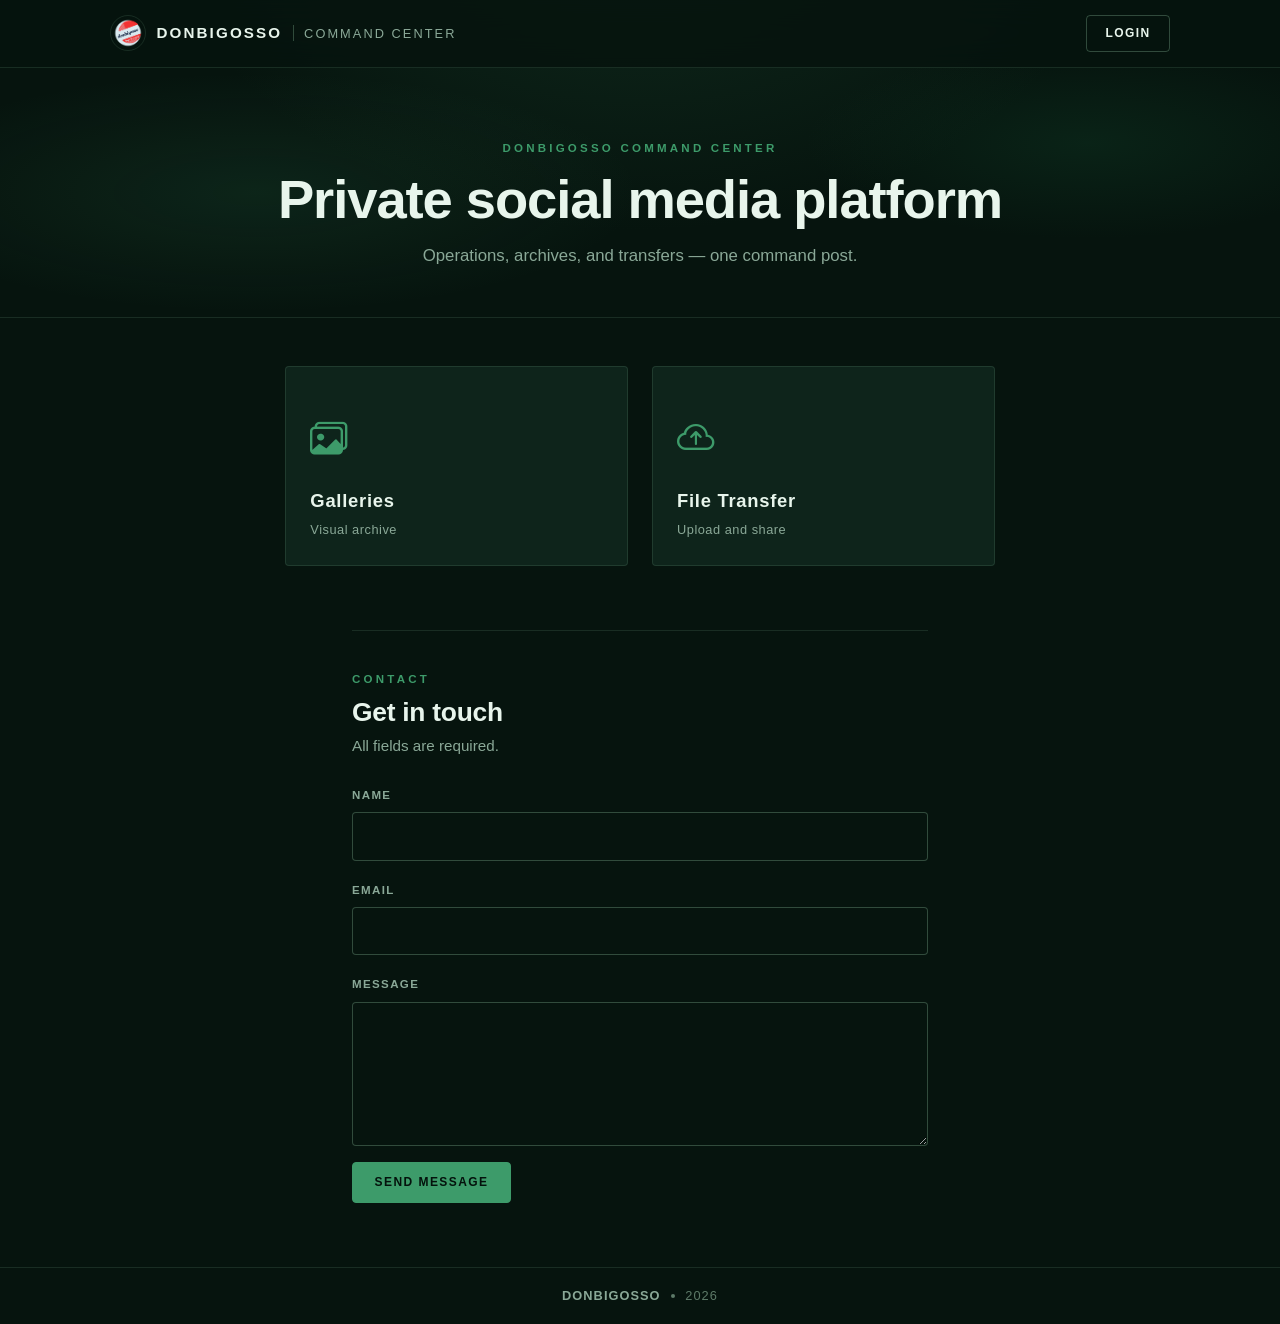
==== app/index.html @ 6f17884c "Contact form added to landing page" ====
<!DOCTYPE html>
<html lang="en">
<head>
    <meta charset="UTF-8">
    <meta name="viewport" content="width=device-width, initial-scale=1">

    <title>Donbigosso Command Center</title>
    <meta property="og:title" content="Donbigosso Command Center">
    <meta property="og:description" content="Privet social media platform">
    <meta property="og:type" content="website">
    <meta property="og:url" content="https://donbigosso.polafri.pl/">
    <meta property="og:image" content="https://donbigosso.polafri.pl/images/logo.png">
    <meta property="og:image:width" content="400">
    <meta property="og:image:height" content="400">
    <link rel="icon" type="image/x-icon" href="favicon.ico">
    <link href="https://cdn.jsdelivr.net/npm/bootstrap@5.3.3/dist/css/bootstrap.min.css" rel="stylesheet">
    <link rel="stylesheet" href="https://cdn.jsdelivr.net/npm/bootstrap-icons@1.11.3/font/bootstrap-icons.min.css">
    <link rel="stylesheet" href="styles.css">
</head>
<body class="command-center-page d-flex flex-column min-vh-100">
    <header class="navbar navbar-expand cc-nav sticky-top">
        <div class="container-fluid cc-nav-inner">
            <a class="navbar-brand cc-brand" href="./">
                <img src="./images/logo.png" alt="Logo" class="cc-logo" width="40" height="40">
                <span class="cc-brand-text">Donbigosso</span>
                <span class="cc-brand-divider" aria-hidden="true"></span>
                <span class="cc-brand-sub">Command Center</span>
            </a>

            <div class="d-flex align-items-center gap-2 gap-md-3">
                <span class="cc-user logged-only">
                    <i class="bi bi-person-circle"></i>
                    <strong id="user-field">john.doe</strong>
                </span>
                <button class="btn cc-btn-ghost unlogged-only" id="login-btn">Login</button>
                <button class="btn cc-btn-outline logged-only" id="logout-btn">Logout</button>
            </div>
        </div>
    </header>

    <section class="cc-hero">
        <div class="cc-hero-glow" aria-hidden="true"></div>
        <div class="container cc-hero-content">
            <p class="cc-eyebrow">Donbigosso Command Center</p>
            <h1 class="cc-jumbotron-title">Private social media platform</h1>
            <p class="cc-jumbotron-lead">
                Operations, archives, and transfers — one command post.
            </p>
        </div>
    </section>

    <main class="container cc-main flex-grow-1">
        <div class="row g-4 justify-content-center">
            <div class="col-12 col-sm-6 col-lg-4">
                <a class="cc-tile" href="galleries/">
                    <i class="bi bi-images cc-tile-icon" aria-hidden="true"></i>
                    <span class="cc-tile-label">Galleries</span>
                    <span class="cc-tile-hint">Visual archive</span>
                </a>
            </div>
            <div class="col-12 col-sm-6 col-lg-4">
                <a class="cc-tile" href="file_transfer/">
                    <i class="bi bi-cloud-arrow-up cc-tile-icon" aria-hidden="true"></i>
                    <span class="cc-tile-label">File Transfer</span>
                    <span class="cc-tile-hint">Upload and share</span>
                </a>
            </div>
        </div>

        <section class="cc-contact" aria-labelledby="cc-contact-heading">
            <p class="cc-eyebrow">Contact</p>
            <h2 class="cc-contact-title" id="cc-contact-heading">Get in touch</h2>
            <p class="cc-contact-lead">All fields are required.</p>

            <form id="cc-contact-form" class="cc-contact-form" novalidate>
                <div class="mb-3">
                    <label for="contact-name" class="form-label">Name</label>
                    <input
                        type="text"
                        class="form-control"
                        id="contact-name"
                        name="name"
                        required
                        minlength="2"
                        maxlength="80"
                        autocomplete="name"
                    >
                </div>
                <div class="mb-3">
                    <label for="contact-email" class="form-label">Email</label>
                    <input
                        type="email"
                        class="form-control"
                        id="contact-email"
                        name="email"
                        required
                        maxlength="254"
                        autocomplete="email"
                    >
                </div>
                <div class="mb-3">
                    <label for="contact-message" class="form-label">Message</label>
                    <textarea
                        class="form-control"
                        id="contact-message"
                        name="message"
                        required
                        minlength="10"
                        maxlength="2000"
                        rows="5"
                    ></textarea>
                </div>
                <div id="contact-alert-field" class="alert alert-danger d-none" role="alert"></div>
                <button type="submit" class="btn cc-btn-submit" id="contact-submit-btn">Send message</button>
            </form>
        </section>

        <div id="global-feedback" class="position-fixed top-50 start-50 translate-middle cc-feedback opacity-0">
            Global feedback
        </div>
    </main>

    <div class="modal cc-modal" id="my_modal" tabindex="-1" aria-labelledby="my-modal-label" aria-hidden="true">
        <div class="modal-dialog modal-dialog-centered">
            <div class="modal-content">
                <div class="modal-header">
                    <h5 class="modal-title" id="my-modal-label">Modal Label</h5>
                    <button type="button" id="modal-close-btn" class="btn-close btn-close-white" data-bs-dismiss="modal" aria-label="Close"></button>
                </div>
                <div class="modal-body">
                    Modal text
                </div>
                <div id="modal-alert-field" class="alert alert-danger m-3 mt-0" role="alert">
                    This is an error
                </div>
                <div class="modal-footer">
                    <button type="button" class="btn btn-secondary" data-bs-dismiss="modal" id="modal-btn-1">Button 1</button>
                    <button type="button" class="btn btn-danger" id="modal-btn-2">Button 2</button>
                    <button type="button" class="btn btn-primary" id="modal-btn-3">Button 3</button>
                </div>
            </div>
        </div>
    </div>

    <footer class="cc-footer mt-auto">
        <div class="container">
            <span class="cc-footer-mark">Donbigosso</span>
            <span class="cc-footer-dot" aria-hidden="true"></span>
            <span>2026</span>
        </div>
    </footer>

    <script src="https://cdn.jsdelivr.net/npm/bootstrap@5.3.3/dist/js/bootstrap.bundle.min.js"></script>
    <script type="module" src="./command_center.js"></script>
</body>
</html>
---- app/styles.css ----
body {
    background-color: #f5f8ff;  /*#f5f8ff */
    min-height: 100vh;
}

/* stop shrinking width under 470 px */
.container, .container-fluid, .header, .navbar {
    min-width: 470px; /* Prevents shrinking below this width */
}


.navbar {
    background: linear-gradient(to right, #0d6efd, #0a58ca) !important;
}

.table-hover tbody tr:hover {
    background-color: rgba(13, 110, 253, 0.08);
}

.btn-primary {
    background-color: #0d6efd;
    border-color: #0d6efd;
}

.btn-primary:hover {
    background-color: #0b5ed7;
    border-color: #0a58ca;
}

.btn-warning {
    background-color: #ffc107;
    border-color: #ffc107;
    color: #000;
}

.btn-warning:hover {
    background-color: #ffca2c;
    border-color: #ffc720;
}

.text-primary {
    color: #0d6efd !important;
}

main {
    padding-bottom: 3rem;
}

.logged-only { display: none; } /* when not logged in */


/* Modal */
#modal-alert-field {
    display: none;
}

th {
    position: relative;
}

.sort-icon {
    font-size: 0.8rem;
    opacity: 0.4;
    transition: opacity 0.2s;
}

th:hover .sort-icon {
    opacity: 0.8;
}

/* File upload */

#upload-alert-field {
    display: none;
}

#upload-success-line {
  display: none;   
}
/* Optional: active sort indicator (you can toggle these classes with JS later) */
th.sort-asc .sort-icon::before {
    content: "\f574"; /* bi-arrow-up */
    opacity: 1;
}

th.sort-desc .sort-icon::before {
    content: "\f575"; /* bi-arrow-down */
    opacity: 1;
}


/* test fields */
.test_field {display: none;}

/* Table */
button .bi,
button .bi svg {
    pointer-events: none;
}

#global-feedback {
  transition: opacity 0.4s ease;
  pointer-events: none;
  font-size: 0.8rem;
  z-index: 10;
}


/* Big screen only class */
@media (max-width: 780px) {
    .big-screen-only {
        display: none;
    }
}

/* ==========================================================================
   GALLERIES PAGE — SpaceX-inspired dark product UI
   Scoped under .galleries-page so the main file-transfer app is unchanged.
   ========================================================================== */

.galleries-page {
  --gx-bg: #000000;
  --gx-bg-elevated: #0a0a0a;
  --gx-bg-card: #0d0d0d;
  --gx-bg-card-hover: #121212;
  --gx-surface: #141414;
  --gx-border: rgba(255, 255, 255, 0.08);
  --gx-border-strong: rgba(255, 255, 255, 0.16);
  --gx-text: #f5f5f5;
  --gx-text-muted: #8a8a8a;
  --gx-text-dim: #5c5c5c;
  --gx-accent: #ffffff;
  --gx-accent-soft: rgba(255, 255, 255, 0.06);
  --gx-danger: #ff4d4d;
  --gx-danger-soft: rgba(255, 77, 77, 0.12);
  --gx-font: "Helvetica Neue", Helvetica, Arial, system-ui, sans-serif;
  --gx-radius: 2px;
  --gx-ease: cubic-bezier(0.22, 1, 0.36, 1);

  background-color: var(--gx-bg);
  color: var(--gx-text);
  font-family: var(--gx-font);
  min-height: 100vh;
  letter-spacing: 0.01em;
}

.galleries-page .container,
.galleries-page .container-fluid,
.galleries-page .navbar {
  min-width: 0;
}

/* ----- Navbar ----- */
.galleries-page .galleries-nav {
  background: rgba(0, 0, 0, 0.85) !important;
  backdrop-filter: blur(16px);
  -webkit-backdrop-filter: blur(16px);
  border-bottom: 1px solid var(--gx-border);
  padding: 0.65rem 0;
  z-index: 1030;
}

.galleries-page .galleries-nav-inner {
  max-width: 1280px;
  margin: 0 auto;
  padding-left: 1.25rem;
  padding-right: 1.25rem;
}

.galleries-page .galleries-brand {
  display: inline-flex;
  align-items: center;
  gap: 0.65rem;
  color: var(--gx-text) !important;
  text-decoration: none;
  font-weight: 500;
  letter-spacing: 0.04em;
}

.galleries-page .galleries-brand:hover {
  color: #fff !important;
  opacity: 0.92;
}

.galleries-page .galleries-logo {
  width: 36px;
  height: 36px;
  object-fit: contain;
  border-radius: 50%;
  border: 1px solid var(--gx-border);
}

.galleries-page .galleries-brand-text {
  font-size: 0.95rem;
  font-weight: 600;
  text-transform: uppercase;
  letter-spacing: 0.14em;
  color: white;
}

.galleries-page .galleries-brand-divider {
  width: 1px;
  height: 1rem;
  background: var(--gx-border-strong);
  display: none;
}

.galleries-page .galleries-brand-sub {
  font-size: 0.8rem;
  font-weight: 400;
  color: var(--gx-text-muted);
  text-transform: uppercase;
  letter-spacing: 0.18em;
  display: none;
}

.galleries-page .galleries-brand-sub-small {
 color: lightgray;
}

@media (min-width: 576px) {
  .galleries-page .galleries-brand-divider,
  .galleries-page .galleries-brand-sub {
    display: inline-block;
  }
  
  .galleries-page .galleries-brand-sub-small {
    display: none;
  }
}

.galleries-page .galleries-user {
  color: var(--gx-text-muted);
  font-size: 0.85rem;
  letter-spacing: 0.02em;
  vertical-align: middle;
}

.galleries-page .galleries-user i {
  margin-right: 0.35rem;
  vertical-align: -0.05em;
}

.galleries-page .galleries-user strong {
  color: var(--gx-text);
  font-weight: 500;
}

/* ----- Buttons ----- */
.galleries-page .galleries-btn-ghost,
.galleries-page .galleries-btn-outline,
.galleries-page .galleries-btn-primary {
  border-radius: var(--gx-radius);
  font-size: 0.75rem;
  font-weight: 600;
  letter-spacing: 0.12em;
  text-transform: uppercase;
  padding: 0.55rem 1.15rem;
  transition: background 0.25s var(--gx-ease), border-color 0.25s var(--gx-ease), color 0.25s var(--gx-ease), transform 0.2s var(--gx-ease);
}

.galleries-page .galleries-btn-ghost {
  background: transparent;
  border: 1px solid var(--gx-border-strong);
  color: var(--gx-text);
}

.galleries-page .galleries-btn-ghost:hover {
  background: var(--gx-accent);
  border-color: var(--gx-accent);
  color: #000;
}

.galleries-page .galleries-btn-outline {
  background: transparent;
  border: 1px solid rgba(255, 77, 77, 0.45);
  color: #ff8a8a;
}

.galleries-page .galleries-btn-outline:hover {
  background: var(--gx-danger-soft);
  border-color: var(--gx-danger);
  color: #fff;
}

.galleries-page .galleries-btn-primary {
  display: inline-flex;
  align-items: center;
  gap: 0.5rem;
  background: var(--gx-accent);
  border: 1px solid var(--gx-accent);
  color: #000;
  white-space: nowrap;
}

.galleries-page .galleries-btn-primary:hover {
  background: #e8e8e8;
  border-color: #e8e8e8;
  color: #000;
  transform: translateY(-1px);
}

.galleries-page .galleries-btn-primary:active {
  transform: translateY(0);
}

/* Keep auth-gated UI hidden until JS shows it (beats .galleries-btn-primary display) */
.galleries-page .logged-only {
  display: none;
}

/* ----- Hero ----- */
.galleries-page .galleries-hero {
  position: relative;
  padding: 3.5rem 0 2.75rem;
  border-bottom: 1px solid var(--gx-border);
  overflow: hidden;
  background:
    radial-gradient(ellipse 80% 60% at 50% -20%, rgba(255, 255, 255, 0.06), transparent 55%),
    linear-gradient(180deg, #050505 0%, var(--gx-bg) 100%);
}

.galleries-page .galleries-hero-glow {
  position: absolute;
  inset: 0;
  pointer-events: none;
  background:
    linear-gradient(90deg, transparent 0%, rgba(255, 255, 255, 0.03) 50%, transparent 100%);
  mask-image: linear-gradient(180deg, #000 0%, transparent 100%);
}

.galleries-page .galleries-hero-content {
  position: relative;
  max-width: 1280px;
}

.galleries-page .galleries-eyebrow {
  margin: 0 0 0.85rem;
  font-size: 0.7rem;
  font-weight: 600;
  letter-spacing: 0.28em;
  text-transform: uppercase;
  color: var(--gx-text-dim);
}

.galleries-page .galleries-title {
  margin: 0 0 0.65rem;
  font-size: clamp(2rem, 5vw, 3.25rem);
  font-weight: 600;
  line-height: 1.05;
  letter-spacing: -0.02em;
  color: var(--gx-text);
  text-transform: none;
}

.galleries-page .galleries-subtitle {
  margin: 0;
  max-width: 32rem;
  font-size: 1rem;
  line-height: 1.55;
  color: var(--gx-text-muted);
  font-weight: 400;
}

/* ----- Main ----- */
.galleries-page .galleries-main {
  max-width: 1280px;
  padding-top: 2.75rem;
  padding-bottom: 4rem;
}

.galleries-page #galleries-grid {
  margin-bottom: 2rem;
}

/* ----- Gallery cards ----- */
.galleries-page .gallery-tile {
  background: var(--gx-bg-card);
  border: 1px solid var(--gx-border);
  border-radius: var(--gx-radius);
  overflow: hidden;
  cursor: pointer;
  transition:
    transform 0.35s var(--gx-ease),
    border-color 0.35s var(--gx-ease),
    box-shadow 0.35s var(--gx-ease),
    background 0.35s var(--gx-ease);
  animation: gxFadeInTile 0.45s var(--gx-ease) both;
  box-shadow: 0 0 0 1px transparent;
}

.galleries-page .gallery-tile:hover {
  transform: translateY(-6px);
  border-color: var(--gx-border-strong);
  background: var(--gx-bg-card-hover);
  box-shadow:
    0 20px 40px rgba(0, 0, 0, 0.55),
    0 0 0 1px rgba(255, 255, 255, 0.04);
}

.galleries-page .gallery-cover {
  width: 100%;
  height: 200px;
  display: flex;
  align-items: center;
  justify-content: center;
  position: relative;
  overflow: hidden;
  background-color: #1a1a1a;
}

.galleries-page .gallery-cover::after {
  content: "";
  position: absolute;
  inset: 0;
  background:
    linear-gradient(180deg, transparent 40%, rgba(0, 0, 0, 0.55) 100%),
    linear-gradient(135deg, rgba(255, 255, 255, 0.06) 0%, transparent 45%);
  pointer-events: none;
  z-index: 1;
}

.galleries-page .gallery-cover-img {
  position: absolute;
  inset: 0;
  width: 100%;
  height: 100%;
  object-fit: cover;
  object-position: center;
  display: block;
  transition: transform 0.45s var(--gx-ease);
}

.galleries-page .gallery-tile:hover .gallery-cover-img {
  transform: scale(1.05);
}

.galleries-page .gallery-cover-overlay {
  display: flex;
  align-items: center;
  justify-content: center;
  width: 100%;
  height: 100%;
  position: relative;
  z-index: 1;
  transition: opacity 0.35s var(--gx-ease), transform 0.35s var(--gx-ease);
}

.galleries-page .gallery-tile:hover .gallery-cover-overlay {
  transform: scale(1.06);
  opacity: 0.9;
}

.galleries-page .gallery-cover-overlay i {
  color: rgba(255, 255, 255, 0.88);
  font-size: 2.75rem;
  filter: drop-shadow(0 4px 12px rgba(0, 0, 0, 0.45));
}

.galleries-page .gallery-tile .card-body {
  padding: 1.35rem 1.35rem 1.15rem;
  background: transparent;
}

.galleries-page .gallery-tile .card-title {
  font-weight: 600;
  font-size: 1.05rem;
  margin-bottom: 0.55rem;
  line-height: 1.3;
  letter-spacing: 0.01em;
  color: var(--gx-text) !important;
}

.galleries-page .gallery-tile .card-text {
  font-size: 0.88rem;
  line-height: 1.5;
  min-height: 2.6rem;
  color: var(--gx-text-muted) !important;
  margin-bottom: 1rem;
  display: -webkit-box;
  -webkit-line-clamp: 2;
  -webkit-box-orient: vertical;
  overflow: hidden;
}

.galleries-page .gallery-meta {
  display: flex;
  flex-wrap: wrap;
  gap: 0.45rem 0.85rem;
  margin-top: auto;
  padding-top: 0.85rem;
  border-top: 1px solid var(--gx-border);
}

.galleries-page .gallery-meta-item {
  display: inline-flex;
  align-items: center;
  gap: 0.35rem;
  font-size: 0.72rem;
  font-weight: 500;
  letter-spacing: 0.08em;
  text-transform: uppercase;
  color: var(--gx-text-dim);
}

.galleries-page .gallery-meta-item i {
  font-size: 0.8rem;
  opacity: 0.75;
}

.galleries-page .gallery-meta-item strong {
  color: var(--gx-text-muted);
  font-weight: 500;
}

/* Floating edit/delete icon bar (gallery tiles + picture tiles) */
.galleries-page .tile-action-bar {
  position: absolute;
  top: 0.55rem;
  right: 0.55rem;
  z-index: 3;
  display: flex;
  gap: 0.35rem;
}

.galleries-page .tile-action-btn {
  width: 2.15rem;
  height: 2.15rem;
  padding: 0 !important;
  display: inline-flex;
  align-items: center;
  justify-content: center;
  border-radius: 50% !important;
  border: 1px solid rgba(255, 255, 255, 0.22) !important;
  background: rgba(0, 0, 0, 0.55) !important;
  color: #f5f5f5 !important;
  backdrop-filter: blur(8px);
  -webkit-backdrop-filter: blur(8px);
  box-shadow: 0 6px 18px rgba(0, 0, 0, 0.35);
  transition: background 0.2s ease, border-color 0.2s ease, transform 0.2s ease;
}

.galleries-page .tile-action-btn:hover {
  transform: translateY(-1px);
}

.galleries-page .tile-action-btn i {
  font-size: 0.95rem;
  line-height: 1;
}

.galleries-page .gallery-edit-btn:hover,
.galleries-page .media-edit-btn:hover {
  background: rgba(255, 255, 255, 0.92) !important;
  border-color: rgba(255, 255, 255, 0.95) !important;
  color: #000 !important;
}

.galleries-page .gallery-delete-btn,
.galleries-page .media-delete-btn {
  background: rgba(0, 0, 0, 0.55) !important;
  border: 1px solid rgba(255, 77, 77, 0.35) !important;
  color: #ff8a8a !important;
}

.galleries-page .gallery-delete-btn:hover,
.galleries-page .media-delete-btn:hover {
  background: rgba(255, 77, 77, 0.9) !important;
  border-color: var(--gx-danger) !important;
  color: #fff !important;
}

/* Empty state */
.galleries-page .gallery-empty {
  border: 1px dashed var(--gx-border-strong);
  background: var(--gx-bg-elevated);
  border-radius: var(--gx-radius);
  padding: 4rem 1.5rem;
  text-align: center;
  color: var(--gx-text-muted);
}

.galleries-page .gallery-empty i {
  font-size: 2.5rem;
  display: block;
  margin-bottom: 1rem;
  color: var(--gx-text-dim);
}

.galleries-page .gallery-empty-title {
  display: block;
  font-size: 0.95rem;
  font-weight: 600;
  letter-spacing: 0.08em;
  text-transform: uppercase;
  color: var(--gx-text);
  margin-bottom: 0.4rem;
}

.galleries-page .gallery-empty-text {
  font-size: 0.9rem;
  color: var(--gx-text-muted);
  margin: 0;
}

/* Loading / sentinel */
.galleries-page .galleries-loading {
  margin: 2.5rem 0;
}

.galleries-page .galleries-spinner {
  width: 2rem;
  height: 2rem;
  color: var(--gx-text-muted);
  border-width: 0.15em;
}

.galleries-page .galleries-sentinel {
  height: 1px;
  margin-top: 1rem;
}

/* Feedback toast */
.galleries-page .galleries-feedback,
.galleries-page #global-feedback {
  background: rgba(20, 20, 20, 0.95) !important;
  color: var(--gx-text) !important;
  border: 1px solid var(--gx-border-strong);
  border-radius: var(--gx-radius);
  padding: 0.75rem 1.25rem !important;
  font-size: 0.8rem;
  letter-spacing: 0.06em;
  text-transform: uppercase;
  z-index: 1050 !important;
  pointer-events: none;
  box-shadow: 0 12px 40px rgba(0, 0, 0, 0.5);
}

/* ----- Modal (dark) ----- */
.galleries-page .galleries-modal {
  background-color: rgba(0, 0, 0, 0.72);
}

.galleries-page .galleries-modal .modal-content {
  background: #0f0f0f;
  border: 1px solid var(--gx-border-strong);
  border-radius: var(--gx-radius);
  color: var(--gx-text);
  box-shadow: 0 24px 64px rgba(0, 0, 0, 0.65);
}

.galleries-page .galleries-modal .modal-header {
  border-bottom: 1px solid var(--gx-border);
  padding: 1.15rem 1.35rem;
}

.galleries-page .galleries-modal .modal-title {
  font-size: 0.9rem;
  font-weight: 600;
  letter-spacing: 0.14em;
  text-transform: uppercase;
}

.galleries-page .galleries-modal .modal-body {
  padding: 1.35rem;
  color: var(--gx-text-muted);
}

.galleries-page .galleries-modal .modal-footer {
  border-top: 1px solid var(--gx-border);
  padding: 1rem 1.35rem;
  gap: 0.5rem;
}

.galleries-page .galleries-modal .form-label {
  color: var(--gx-text-muted);
  font-size: 0.72rem;
  font-weight: 600;
  letter-spacing: 0.12em;
  text-transform: uppercase;
  margin-bottom: 0.4rem;
}

.galleries-page .galleries-modal .form-control {
  background: #0a0a0a;
  border: 1px solid var(--gx-border-strong);
  border-radius: var(--gx-radius);
  color: var(--gx-text);
  padding: 0.65rem 0.85rem;
}

.galleries-page .galleries-modal .form-control:focus {
  background: #0a0a0a;
  border-color: rgba(255, 255, 255, 0.35);
  color: var(--gx-text);
  box-shadow: 0 0 0 0.2rem rgba(255, 255, 255, 0.06);
}

.galleries-page .galleries-modal .form-control::placeholder {
  color: var(--gx-text-dim);
}

.galleries-page .galleries-modal .form-control-color {
  width: 3.5rem;
  height: 2.5rem;
  padding: 0.25rem;
}

.galleries-page .galleries-modal .btn-secondary {
  background: transparent;
  border: 1px solid var(--gx-border-strong);
  color: var(--gx-text);
  border-radius: var(--gx-radius);
  font-size: 0.72rem;
  font-weight: 600;
  letter-spacing: 0.1em;
  text-transform: uppercase;
  padding: 0.55rem 1.1rem;
}

.galleries-page .galleries-modal .btn-secondary:hover {
  background: var(--gx-accent-soft);
  border-color: var(--gx-border-strong);
  color: #fff;
}

.galleries-page .galleries-modal .btn-primary {
  background: #fff;
  border-color: #fff;
  color: #000;
  border-radius: var(--gx-radius);
  font-size: 0.72rem;
  font-weight: 600;
  letter-spacing: 0.1em;
  text-transform: uppercase;
  padding: 0.55rem 1.1rem;
}

.galleries-page .galleries-modal .btn-primary:hover {
  background: #e8e8e8;
  border-color: #e8e8e8;
  color: #000;
}

.galleries-page .galleries-modal .btn-danger {
  background: transparent;
  border: 1px solid rgba(255, 77, 77, 0.45);
  color: #ff8a8a;
  border-radius: var(--gx-radius);
  font-size: 0.72rem;
  font-weight: 600;
  letter-spacing: 0.1em;
  text-transform: uppercase;
  padding: 0.55rem 1.1rem;
}

.galleries-page .galleries-modal .btn-danger:hover {
  background: var(--gx-danger-soft);
  border-color: var(--gx-danger);
  color: #fff;
}

.galleries-page .galleries-modal .alert-danger {
  background: var(--gx-danger-soft);
  border: 1px solid rgba(255, 77, 77, 0.35);
  color: #ffb3b3;
  border-radius: var(--gx-radius);
  font-size: 0.85rem;
}

/* ----- Footer ----- */
.galleries-page .galleries-footer {
  border-top: 1px solid var(--gx-border);
  background: #000;
  color: var(--gx-text-dim);
  padding: 1.5rem 0;
  font-size: 0.72rem;
  letter-spacing: 0.16em;
  text-transform: uppercase;
  text-align: center;
}

.galleries-page .galleries-footer .container {
  display: inline-flex;
  align-items: center;
  justify-content: center;
  gap: 0.65rem;
}

.galleries-page .galleries-footer-mark {
  color: var(--gx-text-muted);
  font-weight: 600;
}

.galleries-page .galleries-footer-dot {
  width: 3px;
  height: 3px;
  border-radius: 50%;
  background: var(--gx-text-dim);
  display: inline-block;
}

/* ----- Gallery preview page (single gallery) ----- */
.galleries-page.gallery-preview-page .galleries-main {
  padding-top: 2.25rem;
}

.galleries-page .gallery-preview-banner {
  position: relative;
  min-height: clamp(280px, 42vw, 440px);
  display: flex;
  align-items: flex-end;
  overflow: hidden;
  border-bottom: 1px solid var(--gx-border);
  background: #050505;
}

.galleries-page .gallery-preview-banner-media {
  position: absolute;
  inset: 0;
  background-color: #0a0a0a;
  background-image:
    radial-gradient(ellipse at 30% 20%, rgba(255, 255, 255, 0.08) 0%, transparent 50%),
    linear-gradient(160deg, #1a1a1a 0%, #000 100%);
}

.galleries-page .gallery-preview-banner-media--fallback {
  background-image:
    radial-gradient(ellipse at 30% 20%, rgba(255, 255, 255, 0.08) 0%, transparent 50%),
    linear-gradient(160deg, #1a1a1a 0%, #000 100%);
}

.galleries-page .gallery-preview-banner-img {
  width: 100%;
  height: 100%;
  object-fit: cover;
  object-position: center;
  display: block;
}

.galleries-page .gallery-preview-banner-shade {
  position: absolute;
  inset: 0;
  pointer-events: none;
  background:
    linear-gradient(180deg, rgba(0, 0, 0, 0.25) 0%, rgba(0, 0, 0, 0.55) 45%, rgba(0, 0, 0, 0.92) 100%),
    linear-gradient(90deg, rgba(0, 0, 0, 0.45) 0%, transparent 55%);
  z-index: 1;
}

.galleries-page .gallery-preview-banner-content {
  position: relative;
  z-index: 2;
  max-width: 1280px;
  padding-top: 3rem;
  padding-bottom: 2.5rem;
}

.galleries-page .gallery-preview-back {
  display: inline-flex;
  align-items: center;
  gap: 0.45rem;
  margin-bottom: 1.35rem;
  font-size: 0.72rem;
  font-weight: 600;
  letter-spacing: 0.16em;
  text-transform: uppercase;
  color: var(--gx-text-muted);
  text-decoration: none;
  transition: color 0.25s var(--gx-ease);
}

.galleries-page .gallery-preview-back:hover {
  color: var(--gx-text);
}

.galleries-page .gallery-preview-banner-text {
  max-width: 48rem;
}

.galleries-page .gallery-preview-banner .galleries-subtitle {
  max-width: 40rem;
  color: rgba(245, 245, 245, 0.78);
}

.galleries-page .gallery-preview-meta {
  display: flex;
  flex-wrap: wrap;
  gap: 0.65rem 1.15rem;
  margin-top: 1.25rem;
  color: var(--gx-text-muted);
  font-size: 0.85rem;
}

.galleries-page .gallery-preview-meta .gallery-meta-item {
  display: inline-flex;
  align-items: center;
  gap: 0.35rem;
}

.galleries-page .gallery-preview-meta .gallery-meta-item i {
  opacity: 0.75;
}

.galleries-page .gallery-preview-meta .gallery-meta-item strong {
  color: var(--gx-text);
  font-weight: 500;
}

.galleries-page .gallery-preview-owner-tools .dropdown-toggle::after {
  margin-left: 0.45rem;
}

.galleries-page .gallery-preview-edit-menu {
  background: #111;
  border: 1px solid var(--gx-border-strong);
  border-radius: var(--gx-radius);
  min-width: 15rem;
  padding: 0.35rem 0;
  box-shadow: 0 16px 40px rgba(0, 0, 0, 0.55);
}

.galleries-page .gallery-preview-edit-menu .dropdown-item {
  color: var(--gx-text);
  font-size: 0.85rem;
  padding: 0.55rem 1rem;
  display: flex;
  align-items: center;
  gap: 0.55rem;
}

.galleries-page .gallery-preview-edit-menu .dropdown-item:hover,
.galleries-page .gallery-preview-edit-menu .dropdown-item:focus {
  background: var(--gx-accent-soft);
  color: #fff;
}

.galleries-page .gallery-preview-edit-menu .dropdown-item.text-danger {
  color: #ff8a8a !important;
}

.galleries-page .gallery-preview-edit-menu .dropdown-item.text-danger:hover {
  background: var(--gx-danger-soft);
  color: #fff !important;
}

.galleries-page .gallery-preview-edit-menu .dropdown-divider {
  border-color: var(--gx-border);
  opacity: 1;
}

.galleries-page .gallery-preview-pictures {
  min-height: 4rem;
}

.galleries-page .gallery-pictures-row {
  justify-content: flex-start;
}

/* ----- Full-size picture lightbox ----- */
body.gallery-lightbox-open {
  overflow: hidden;
}

.gallery-lightbox {
  position: fixed;
  inset: 0;
  z-index: 2000;
  display: none;
  align-items: center;
  justify-content: center;
  padding: 1.5rem;
}

.gallery-lightbox.is-open {
  display: flex;
}

.gallery-lightbox-backdrop {
  position: absolute;
  inset: 0;
  background: rgba(0, 0, 0, 0.92);
  backdrop-filter: blur(6px);
  -webkit-backdrop-filter: blur(6px);
  cursor: default;
}

.gallery-lightbox-stage {
  position: relative;
  z-index: 1;
  max-width: min(96vw, 1400px);
  max-height: 92vh;
  display: flex;
  flex-direction: column;
  align-items: center;
  gap: 0.85rem;
  pointer-events: none;
}

.gallery-lightbox-img {
  max-width: 96vw;
  max-height: calc(92vh - 5.5rem);
  width: auto;
  height: auto;
  object-fit: contain;
  border-radius: 2px;
  box-shadow: 0 24px 80px rgba(0, 0, 0, 0.65);
  pointer-events: auto;
  background: #0a0a0a;
  cursor: zoom-in;
}

/* Almost-fullscreen fill: long side covers ~viewport; hide title/caption */
.gallery-lightbox.is-fill {
  padding: 0;
}

.gallery-lightbox.is-fill .gallery-lightbox-stage {
  max-width: 100vw;
  max-height: 100vh;
  width: 100vw;
  height: 100vh;
  justify-content: center;
  gap: 0;
}

.gallery-lightbox.is-fill .gallery-lightbox-img {
  max-width: 98vw;
  max-height: 98vh;
  border-radius: 0;
  box-shadow: none;
  cursor: zoom-out;
}

.gallery-lightbox.is-fill .gallery-lightbox-meta {
  display: none;
}

.gallery-lightbox-meta {
  text-align: center;
  max-width: min(90vw, 720px);
  color: #f5f5f5;
  pointer-events: none;
}

.gallery-lightbox-title {
  font-size: 0.95rem;
  font-weight: 600;
  letter-spacing: 0.04em;
  margin-bottom: 0.25rem;
}

.gallery-lightbox-caption {
  font-size: 0.85rem;
  color: #a3a3a3;
  line-height: 1.45;
}

.gallery-lightbox-counter {
  margin-top: 0.45rem;
  font-size: 0.72rem;
  letter-spacing: 0.16em;
  text-transform: uppercase;
  color: #6b6b6b;
}

.gallery-lightbox-close,
.gallery-lightbox-nav {
  position: absolute;
  z-index: 2;
  display: inline-flex;
  align-items: center;
  justify-content: center;
  width: 2.75rem;
  height: 2.75rem;
  padding: 0;
  border-radius: 50%;
  border: 1px solid rgba(255, 255, 255, 0.16);
  background: rgba(20, 20, 20, 0.75);
  color: #f5f5f5;
  transition: background 0.2s ease, border-color 0.2s ease, opacity 0.2s ease;
}

.gallery-lightbox-close:hover,
.gallery-lightbox-nav:hover:not(:disabled) {
  background: rgba(40, 40, 40, 0.95);
  border-color: rgba(255, 255, 255, 0.35);
  color: #fff;
}

.gallery-lightbox-nav:disabled {
  opacity: 0.3;
  cursor: default;
}

.gallery-lightbox-close {
  top: 1rem;
  right: 1rem;
}

.gallery-lightbox-prev {
  left: 0.75rem;
  top: 50%;
  transform: translateY(-50%);
}

.gallery-lightbox-next {
  right: 0.75rem;
  top: 50%;
  transform: translateY(-50%);
}

.galleries-page .media-tile-card--clickable {
  cursor: zoom-in;
}

.galleries-page .media-tile-card--clickable:focus-visible {
  outline: 2px solid rgba(255, 255, 255, 0.45);
  outline-offset: 2px;
}

/* ----- Media preview / tiles ----- */
.galleries-page .galleries-media-preview {
  margin-bottom: 3rem;
  padding-bottom: 2rem;
  border-bottom: 1px solid var(--gx-border);
}

.galleries-page .galleries-section-head {
  margin-bottom: 1.25rem;
}

.galleries-page .galleries-section-title {
  font-size: 0.75rem;
  font-weight: 600;
  letter-spacing: 0.22em;
  text-transform: uppercase;
  color: var(--gx-text-dim);
  margin: 0;
}

.galleries-page .media-tile-card {
  width: 220px;
  background: var(--gx-bg-card);
  border: 1px solid var(--gx-border) !important;
  border-radius: var(--gx-radius);
  overflow: hidden;
  transition: border-color 0.3s var(--gx-ease), transform 0.3s var(--gx-ease);
  position: relative;
}

.galleries-page .media-tile-card:hover {
  border-color: var(--gx-border-strong) !important;
  transform: translateY(-3px);
}

.galleries-page .media-tile-media {
  position: relative;
  overflow: hidden;
}

.galleries-page .media-tile-img {
  height: 220px;
  width: 100%;
  object-fit: cover;
  display: block;
}

.galleries-page .media-tile-card .bg-secondary {
  background: #141414 !important;
  color: var(--gx-text) !important;
  border-top: 1px solid var(--gx-border);
  font-size: 0.75rem;
  letter-spacing: 0.06em;
  text-transform: uppercase;
}

.galleries-page .media-tile-card--add {
  width: 220px;
  min-height: 100%;
  cursor: pointer;
  border-style: dashed !important;
  border-color: var(--gx-border-strong) !important;
  background: rgba(255, 255, 255, 0.02);
}

.galleries-page .media-tile-card--add:hover {
  border-color: rgba(255, 255, 255, 0.45) !important;
  background: rgba(255, 255, 255, 0.05);
  transform: translateY(-3px);
}

.galleries-page .media-tile-add-body {
  display: flex;
  flex-direction: column;
  align-items: center;
  justify-content: center;
  gap: 0.75rem;
  min-height: 280px;
  padding: 1.25rem;
  color: var(--gx-text-muted);
}

.galleries-page .media-tile-add-body i {
  font-size: 2.25rem;
  color: var(--gx-text);
  opacity: 0.85;
}

.galleries-page .media-tile-add-label {
  font-size: 0.75rem;
  font-weight: 600;
  letter-spacing: 0.14em;
  text-transform: uppercase;
}

.galleries-page .media-tile-card .card-body {
  background: var(--gx-bg-card);
  color: var(--gx-text-muted);
}

/* ----- Responsive ----- */
@media (max-width: 576px) {
  .galleries-page .galleries-hero {
    padding: 2.5rem 0 2rem;
  }

  .galleries-page .gallery-cover {
    height: 160px;
  }

  .galleries-page .gallery-tile .card-body {
    padding: 1.1rem;
  }

  .galleries-page .galleries-main {
    padding-top: 2rem;
  }

  .galleries-page .gallery-preview-banner {
    min-height: 300px;
  }

  .galleries-page .gallery-preview-banner-content {
    padding-top: 2.25rem;
    padding-bottom: 1.75rem;
  }

  .galleries-page .media-tile-card {
    width: 100%;
  }

  .galleries-page .media-tile-img {
    height: 200px;
  }

  .galleries-page .gallery-pictures-row > .col-auto {
    width: 100%;
  }
}

@media (min-width: 768px) and (max-width: 991px) {
  .galleries-page .gallery-cover {
    height: 180px;
  }
}

@keyframes gxFadeInTile {
  from {
    opacity: 0;
    transform: translateY(14px);
  }
  to {
    opacity: 1;
    transform: translateY(0);
  }
}

/* Staggered load feel for first row */
.galleries-page #galleries-grid > .col-12:nth-child(1) .gallery-tile { animation-delay: 0.02s; }
.galleries-page #galleries-grid > .col-12:nth-child(2) .gallery-tile { animation-delay: 0.06s; }
.galleries-page #galleries-grid > .col-12:nth-child(3) .gallery-tile { animation-delay: 0.1s; }
.galleries-page #galleries-grid > .col-12:nth-child(4) .gallery-tile { animation-delay: 0.14s; }
.galleries-page #galleries-grid > .col-12:nth-child(5) .gallery-tile { animation-delay: 0.18s; }
.galleries-page #galleries-grid > .col-12:nth-child(6) .gallery-tile { animation-delay: 0.22s; }

/* ==========================================================================
   COMMAND CENTER — dark green home
   Scoped under .command-center-page so galleries / file-transfer stay unchanged.
   ========================================================================== */

.command-center-page {
  --cc-bg: #06140e;
  --cc-bg-elevated: #0b1d16;
  --cc-card: #0e241b;
  --cc-card-hover: #133026;
  --cc-border: rgba(140, 200, 160, 0.14);
  --cc-border-strong: rgba(160, 220, 180, 0.28);
  --cc-text: #e8f5ec;
  --cc-text-muted: #8aa897;
  --cc-text-dim: #5d7a68;
  --cc-accent: #3d9b6a;
  --cc-accent-soft: rgba(61, 155, 106, 0.16);
  --cc-danger: #ff6b6b;
  --cc-font: "Helvetica Neue", Helvetica, Arial, system-ui, sans-serif;
  --cc-radius: 4px;
  --cc-ease: cubic-bezier(0.22, 1, 0.36, 1);

  background:
    radial-gradient(ellipse 70% 50% at 50% -10%, rgba(45, 110, 75, 0.28), transparent 55%),
    var(--cc-bg);
  color: var(--cc-text);
  font-family: var(--cc-font);
  min-height: 100vh;
}

.command-center-page .container,
.command-center-page .container-fluid,
.command-center-page .navbar {
  min-width: 0;
}

.command-center-page .cc-nav {
  background: rgba(6, 20, 14, 0.88) !important;
  backdrop-filter: blur(16px);
  -webkit-backdrop-filter: blur(16px);
  border-bottom: 1px solid var(--cc-border);
  padding: 0.65rem 0;
  z-index: 1030;
}

.command-center-page .cc-nav-inner {
  max-width: 1100px;
  margin: 0 auto;
  padding-left: 1.25rem;
  padding-right: 1.25rem;
}

.command-center-page .cc-brand {
  display: inline-flex;
  align-items: center;
  gap: 0.65rem;
  color: var(--cc-text) !important;
  text-decoration: none;
  font-weight: 500;
}

.command-center-page .cc-brand:hover {
  color: #fff !important;
}

.command-center-page .cc-logo {
  width: 36px;
  height: 36px;
  object-fit: contain;
  border-radius: 50%;
  border: 1px solid var(--cc-border);
}

.command-center-page .cc-brand-text {
  font-size: 0.95rem;
  font-weight: 600;
  text-transform: uppercase;
  letter-spacing: 0.14em;
}

.command-center-page .cc-brand-divider {
  width: 1px;
  height: 1rem;
  background: var(--cc-border-strong);
  display: none;
}

.command-center-page .cc-brand-sub {
  font-size: 0.8rem;
  font-weight: 400;
  color: var(--cc-text-muted);
  text-transform: uppercase;
  letter-spacing: 0.16em;
  display: none;
}

@media (min-width: 576px) {
  .command-center-page .cc-brand-divider,
  .command-center-page .cc-brand-sub {
    display: inline-block;
  }
}

.command-center-page .cc-user {
  color: var(--cc-text-muted);
  font-size: 0.85rem;
}

.command-center-page .cc-user i {
  margin-right: 0.35rem;
}

.command-center-page .cc-user strong {
  color: var(--cc-text);
  font-weight: 500;
}

.command-center-page .cc-btn-ghost,
.command-center-page .cc-btn-outline {
  border-radius: var(--cc-radius);
  font-size: 0.75rem;
  font-weight: 600;
  letter-spacing: 0.12em;
  text-transform: uppercase;
  padding: 0.55rem 1.15rem;
}

.command-center-page .cc-btn-ghost {
  background: transparent;
  border: 1px solid var(--cc-border-strong);
  color: var(--cc-text);
}

.command-center-page .cc-btn-ghost:hover {
  background: var(--cc-accent);
  border-color: var(--cc-accent);
  color: #04120c;
}

.command-center-page .cc-btn-outline {
  background: transparent;
  border: 1px solid rgba(255, 107, 107, 0.45);
  color: #ff8a8a;
}

.command-center-page .cc-btn-outline:hover {
  background: rgba(255, 107, 107, 0.14);
  color: #fff;
}

.command-center-page .cc-hero {
  position: relative;
  padding: 4.5rem 0 3rem;
  overflow: hidden;
  border-bottom: 1px solid var(--cc-border);
}

.command-center-page .cc-hero-glow {
  position: absolute;
  inset: 0;
  pointer-events: none;
  background:
    radial-gradient(ellipse 50% 80% at 20% 50%, rgba(61, 155, 106, 0.12), transparent 60%),
    radial-gradient(ellipse 40% 70% at 85% 30%, rgba(20, 80, 50, 0.25), transparent 55%);
}

.command-center-page .cc-hero-content {
  position: relative;
  max-width: 1100px;
  text-align: center;
}

.command-center-page .cc-eyebrow {
  margin: 0 0 0.85rem;
  font-size: 0.72rem;
  font-weight: 600;
  letter-spacing: 0.28em;
  text-transform: uppercase;
  color: var(--cc-accent);
}

.command-center-page .cc-jumbotron-title {
  margin: 0 0 0.85rem;
  font-size: clamp(2rem, 5.4vw, 3.4rem);
  font-weight: 600;
  line-height: 1.08;
  letter-spacing: -0.02em;
  color: var(--cc-text);
}

.command-center-page .cc-jumbotron-lead {
  margin: 0 auto;
  max-width: 28rem;
  font-size: 1.05rem;
  line-height: 1.55;
  color: var(--cc-text-muted);
}

.command-center-page .cc-main {
  max-width: 1100px;
  padding-top: 3rem;
  padding-bottom: 4rem;
}

.command-center-page .cc-tile {
  display: flex;
  flex-direction: column;
  align-items: flex-start;
  justify-content: flex-end;
  gap: 0.35rem;
  min-height: 200px;
  padding: 1.6rem 1.5rem;
  text-decoration: none;
  color: var(--cc-text);
  background: var(--cc-card);
  border: 1px solid var(--cc-border);
  border-radius: var(--cc-radius);
  box-shadow: 0 0 0 1px transparent;
  transition:
    transform 0.35s var(--cc-ease),
    border-color 0.35s var(--cc-ease),
    background 0.35s var(--cc-ease),
    box-shadow 0.35s var(--cc-ease);
}

.command-center-page .cc-tile:hover {
  color: #fff;
  transform: translateY(-6px);
  background: var(--cc-card-hover);
  border-color: var(--cc-border-strong);
  box-shadow:
    0 20px 40px rgba(0, 0, 0, 0.35),
    0 0 0 1px rgba(61, 155, 106, 0.18);
}

.command-center-page .cc-tile-icon {
  font-size: 2.35rem;
  color: var(--cc-accent);
  margin-bottom: 0.85rem;
}

.command-center-page .cc-tile-label {
  font-size: 1.15rem;
  font-weight: 600;
  letter-spacing: 0.04em;
}

.command-center-page .cc-tile-hint {
  font-size: 0.8rem;
  color: var(--cc-text-muted);
  letter-spacing: 0.04em;
}

.command-center-page .cc-feedback {
  pointer-events: none;
  z-index: 1050;
  font-size: 0.85rem;
  letter-spacing: 0.06em;
  text-transform: uppercase;
  background: #0e241b;
  color: var(--cc-text);
  border: 1px solid var(--cc-border-strong);
  padding: 0.75rem 1.25rem;
  border-radius: var(--cc-radius);
}

.command-center-page .cc-modal {
  background-color: rgba(4, 14, 10, 0.72);
}

.command-center-page .cc-modal .modal-content {
  background: #0e241b;
  border: 1px solid var(--cc-border-strong);
  color: var(--cc-text);
}

.command-center-page .cc-modal .modal-header,
.command-center-page .cc-modal .modal-footer {
  border-color: var(--cc-border);
}

.command-center-page .cc-modal .form-control {
  background: #06140e;
  border-color: var(--cc-border-strong);
  color: var(--cc-text);
}

.command-center-page .cc-modal .form-control:focus {
  background: #06140e;
  color: var(--cc-text);
  border-color: var(--cc-accent);
  box-shadow: 0 0 0 0.2rem var(--cc-accent-soft);
}

.command-center-page .cc-contact {
  max-width: 36rem;
  margin: 4rem auto 0;
  padding-top: 2.5rem;
  border-top: 1px solid var(--cc-border);
  text-align: left;
}

.command-center-page .cc-contact .cc-eyebrow {
  text-align: left;
  margin-bottom: 0.55rem;
}

.command-center-page .cc-contact-title {
  margin: 0 0 0.4rem;
  font-size: 1.65rem;
  font-weight: 600;
  letter-spacing: -0.01em;
}

.command-center-page .cc-contact-lead {
  margin: 0 0 1.5rem;
  color: var(--cc-text-muted);
  font-size: 0.95rem;
}

.command-center-page .cc-contact-form .form-label {
  color: var(--cc-text-muted);
  font-size: 0.72rem;
  font-weight: 600;
  letter-spacing: 0.12em;
  text-transform: uppercase;
}

.command-center-page .cc-contact-form .form-control {
  background: #06140e;
  border: 1px solid var(--cc-border-strong);
  border-radius: var(--cc-radius);
  color: var(--cc-text);
  padding: 0.7rem 0.85rem;
}

.command-center-page .cc-contact-form .form-control:focus {
  background: #06140e;
  color: var(--cc-text);
  border-color: var(--cc-accent);
  box-shadow: 0 0 0 0.2rem var(--cc-accent-soft);
}

.command-center-page .cc-contact-form .form-control::placeholder {
  color: var(--cc-text-dim);
}

.command-center-page .cc-btn-submit {
  background: var(--cc-accent);
  border: 1px solid var(--cc-accent);
  color: #04120c;
  font-size: 0.75rem;
  font-weight: 600;
  letter-spacing: 0.12em;
  text-transform: uppercase;
  padding: 0.65rem 1.35rem;
  border-radius: var(--cc-radius);
}

.command-center-page .cc-btn-submit:hover {
  background: #4cb07a;
  border-color: #4cb07a;
  color: #04120c;
}

.command-center-page .cc-footer {
  border-top: 1px solid var(--cc-border);
  padding: 1.15rem 0;
  color: var(--cc-text-dim);
  font-size: 0.8rem;
  letter-spacing: 0.08em;
  text-transform: uppercase;
}

.command-center-page .cc-footer .container {
  display: flex;
  align-items: center;
  justify-content: center;
  gap: 0.65rem;
}

.command-center-page .cc-footer-mark {
  color: var(--cc-text-muted);
  font-weight: 600;
}

.command-center-page .cc-footer-dot {
  width: 4px;
  height: 4px;
  border-radius: 50%;
  background: var(--cc-text-dim);
  display: inline-block;
}

.command-center-page .logged-only {
  display: none;
}
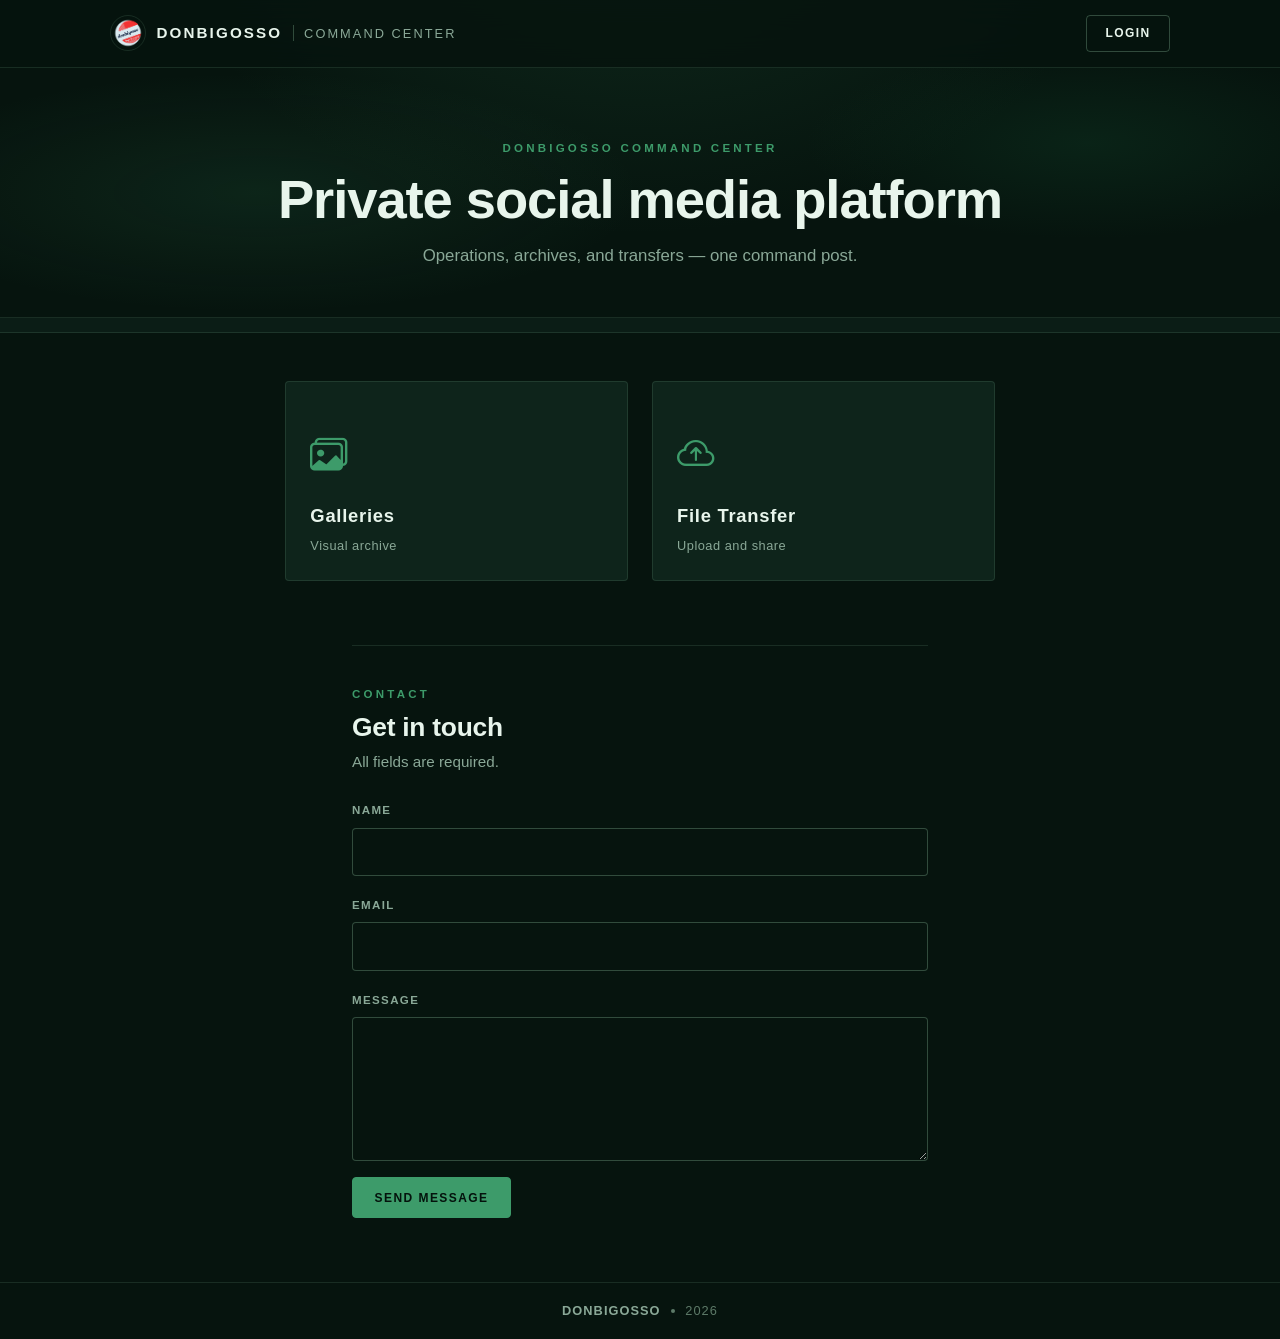
==== commit 50210b6c: "Infobar added to landing page" ====
--- a/app/index.html
+++ b/app/index.html
@@ -49,6 +49,13 @@
         </div>
     </section>
 
+    <div class="cc-infobar" id="cc-infobar">
+        <div class="cc-infobar-content" id="cc-infobar-content"></div>
+        <button type="button" class="cc-infobar-toggle d-none" id="cc-infobar-toggle" aria-label="Show more" aria-expanded="false">
+            <i class="bi bi-chevron-down"></i>
+        </button>
+    </div>
+
     <main class="container cc-main flex-grow-1">
         <div class="row g-4 justify-content-center">
             <div class="col-12 col-sm-6 col-lg-4">
@@ -66,7 +73,11 @@
                 </a>
             </div>
         </div>
-
+        <section class="cc-section justify-content-center cc-test-area" >
+            <span class="cc-tile-label" >Test area</span>
+            <div id="result_1">Result 1</div>
+            <div id="result_2">Result 2</div>
+        </section>
         <section class="cc-contact" aria-labelledby="cc-contact-heading">
             <p class="cc-eyebrow">Contact</p>
             <h2 class="cc-contact-title" id="cc-contact-heading">Get in touch</h2>
--- a/app/styles.css
+++ b/app/styles.css
@@ -1,3 +1,8 @@
+.cc-test-area {
+  background-color: darkgray;
+    display: none;
+}
+
 body {
     background-color: #f5f8ff;  /*#f5f8ff */
     min-height: 100vh;
@@ -1480,6 +1485,62 @@
   font-size: 1.05rem;
   line-height: 1.55;
   color: var(--cc-text-muted);
+}
+
+.command-center-page .cc-infobar {
+  position: relative;
+  display: flex;
+  align-items: flex-start;
+  gap: 0.6rem;
+  width: 100%;
+  padding: 0.45rem 1rem;
+  background: var(--cc-bg-elevated);
+  border-bottom: 1px solid var(--cc-border);
+}
+
+.command-center-page .cc-infobar-content {
+  flex: 1 1 auto;
+  display: flex;
+  flex-wrap: wrap;
+  align-items: center;
+  justify-content: center;
+  gap: 0 0.6rem;
+  overflow: hidden;
+  max-height: 1.5em;
+  font-size: 16px;
+  line-height: 1.5em;
+  color: var(--cc-text-muted);
+}
+
+.command-center-page .cc-infobar-content.cc-infobar-expanded {
+  max-height: none;
+}
+
+.command-center-page .cc-infobar-item {
+  white-space: nowrap;
+}
+
+.command-center-page .cc-infobar-sep {
+  color: var(--cc-border-strong);
+}
+
+.command-center-page .cc-infobar-toggle {
+  flex: 0 0 auto;
+  display: inline-flex;
+  align-items: center;
+  justify-content: center;
+  width: 1.5em;
+  height: 1.5em;
+  line-height: 1.5em;
+  border: none;
+  background: transparent;
+  color: var(--cc-accent);
+  cursor: pointer;
+  padding: 0;
+}
+
+.command-center-page .cc-infobar-toggle:hover {
+  color: var(--cc-text);
 }
 
 .command-center-page .cc-main {
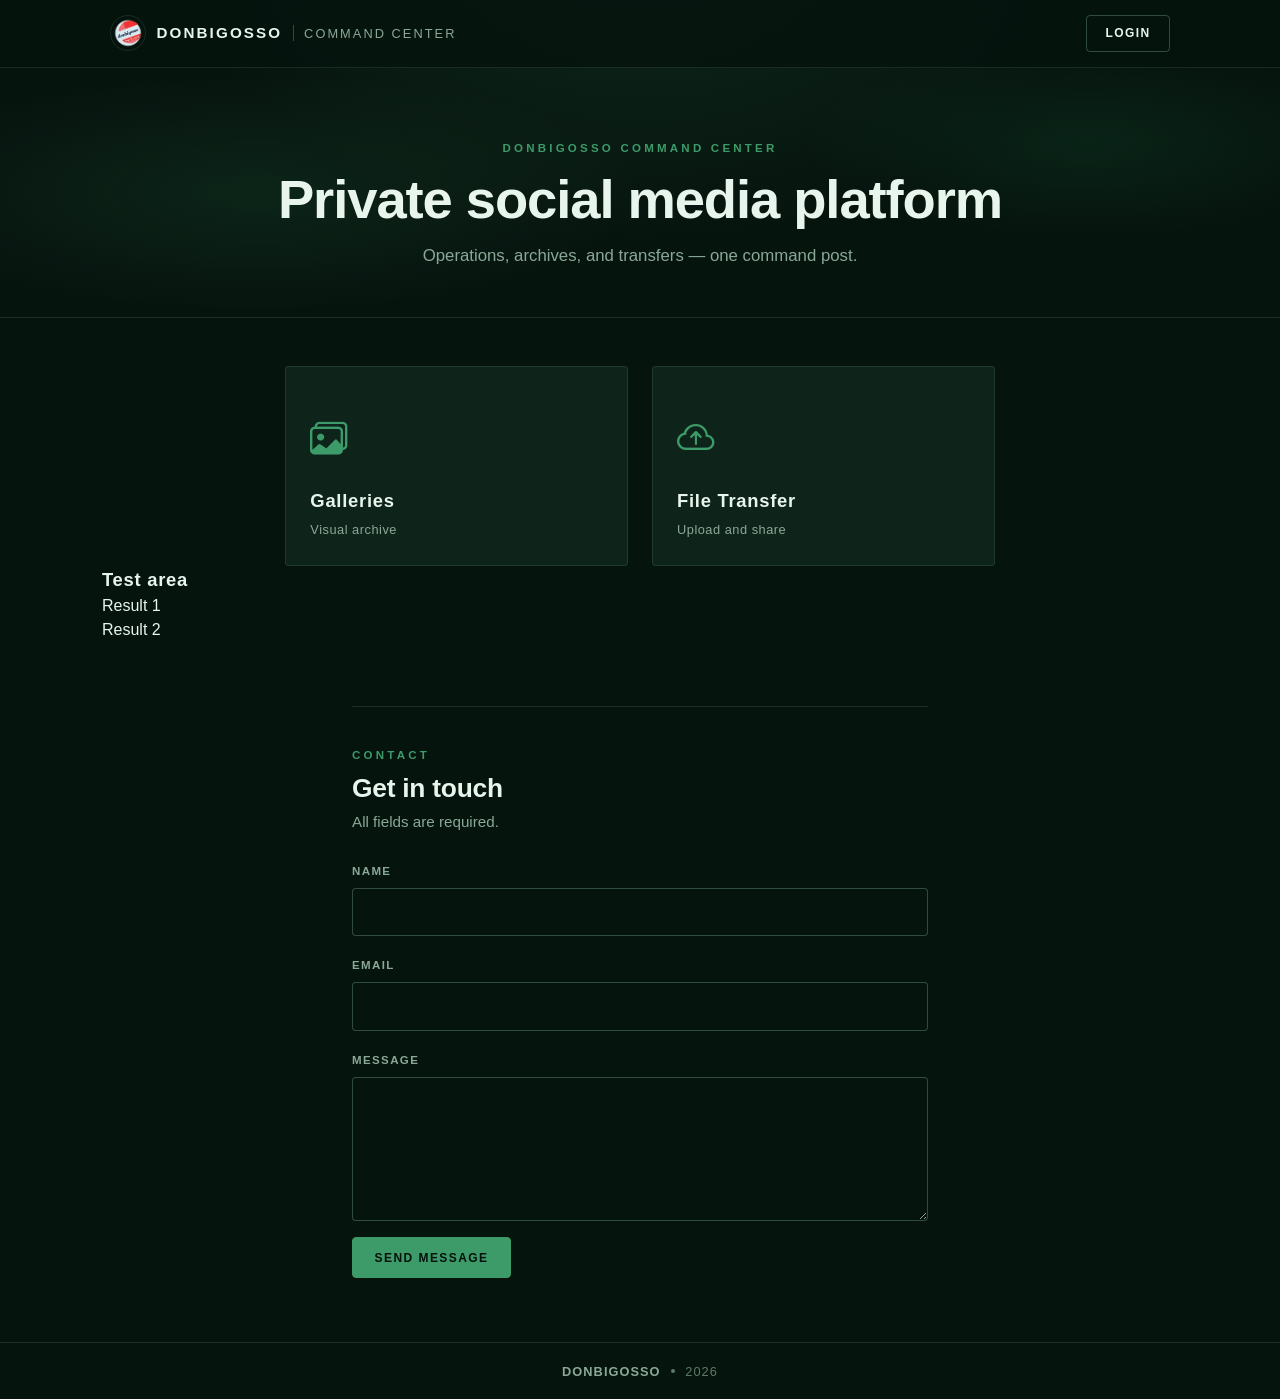
==== commit 3a42e03c: "infobar scrolling and init delay added" ====
--- a/app/index.html
+++ b/app/index.html
@@ -49,11 +49,10 @@
         </div>
     </section>
 
-    <div class="cc-infobar" id="cc-infobar">
-        <div class="cc-infobar-content" id="cc-infobar-content"></div>
-        <button type="button" class="cc-infobar-toggle d-none" id="cc-infobar-toggle" aria-label="Show more" aria-expanded="false">
-            <i class="bi bi-chevron-down"></i>
-        </button>
+    <div class="cc-infobar d-none" id="cc-infobar">
+        <div class="cc-infobar-viewport">
+            <div class="cc-infobar-content" id="cc-infobar-content"></div>
+        </div>
     </div>
 
     <main class="container cc-main flex-grow-1">
@@ -73,7 +72,7 @@
                 </a>
             </div>
         </div>
-        <section class="cc-section justify-content-center cc-test-area" >
+        <section class="cc-section justify-content-center cc-test-area" id="cc-test-area">
             <span class="cc-tile-label" >Test area</span>
             <div id="result_1">Result 1</div>
             <div id="result_2">Result 2</div>
--- a/app/styles.css
+++ b/app/styles.css
@@ -1,8 +1,3 @@
-.cc-test-area {
-  background-color: darkgray;
-    display: none;
-}
-
 body {
     background-color: #f5f8ff;  /*#f5f8ff */
     min-height: 100vh;
@@ -1493,54 +1488,62 @@
   align-items: flex-start;
   gap: 0.6rem;
   width: 100%;
-  padding: 0.45rem 1rem;
+  padding: 0.3375rem 1rem;
   background: var(--cc-bg-elevated);
   border-bottom: 1px solid var(--cc-border);
+  overflow: hidden;
+}
+
+.command-center-page .cc-infobar-viewport {
+  flex: 1 1 auto;
+  overflow: hidden;
+  max-height: 1.125em;
 }
 
 .command-center-page .cc-infobar-content {
-  flex: 1 1 auto;
   display: flex;
-  flex-wrap: wrap;
   align-items: center;
-  justify-content: center;
   gap: 0 0.6rem;
-  overflow: hidden;
-  max-height: 1.5em;
-  font-size: 16px;
-  line-height: 1.5em;
+  width: max-content;
+  font-size: 12px;
+  line-height: 1.125em;
   color: var(--cc-text-muted);
-}
-
-.command-center-page .cc-infobar-content.cc-infobar-expanded {
-  max-height: none;
+  white-space: nowrap;
+  animation: cc-infobar-scroll linear infinite;
+  animation-duration: var(--cc-infobar-duration, 30s);
+}
+
+.command-center-page .cc-infobar-content.cc-infobar-paused {
+  animation-play-state: paused;
+}
+
+@keyframes cc-infobar-scroll {
+  from {
+    transform: translateX(0);
+  }
+  to {
+    transform: translateX(-50%);
+  }
 }
 
 .command-center-page .cc-infobar-item {
   white-space: nowrap;
 }
 
+.command-center-page .cc-infobar-item-clickable {
+  cursor: pointer;
+  text-decoration: underline dotted;
+  text-underline-offset: 2px;
+}
+
 .command-center-page .cc-infobar-sep {
   color: var(--cc-border-strong);
 }
 
-.command-center-page .cc-infobar-toggle {
-  flex: 0 0 auto;
-  display: inline-flex;
-  align-items: center;
-  justify-content: center;
-  width: 1.5em;
-  height: 1.5em;
-  line-height: 1.5em;
-  border: none;
-  background: transparent;
-  color: var(--cc-accent);
-  cursor: pointer;
-  padding: 0;
-}
-
-.command-center-page .cc-infobar-toggle:hover {
-  color: var(--cc-text);
+@media (prefers-reduced-motion: reduce) {
+  .command-center-page .cc-infobar-content {
+    animation: none;
+  }
 }
 
 .command-center-page .cc-main {
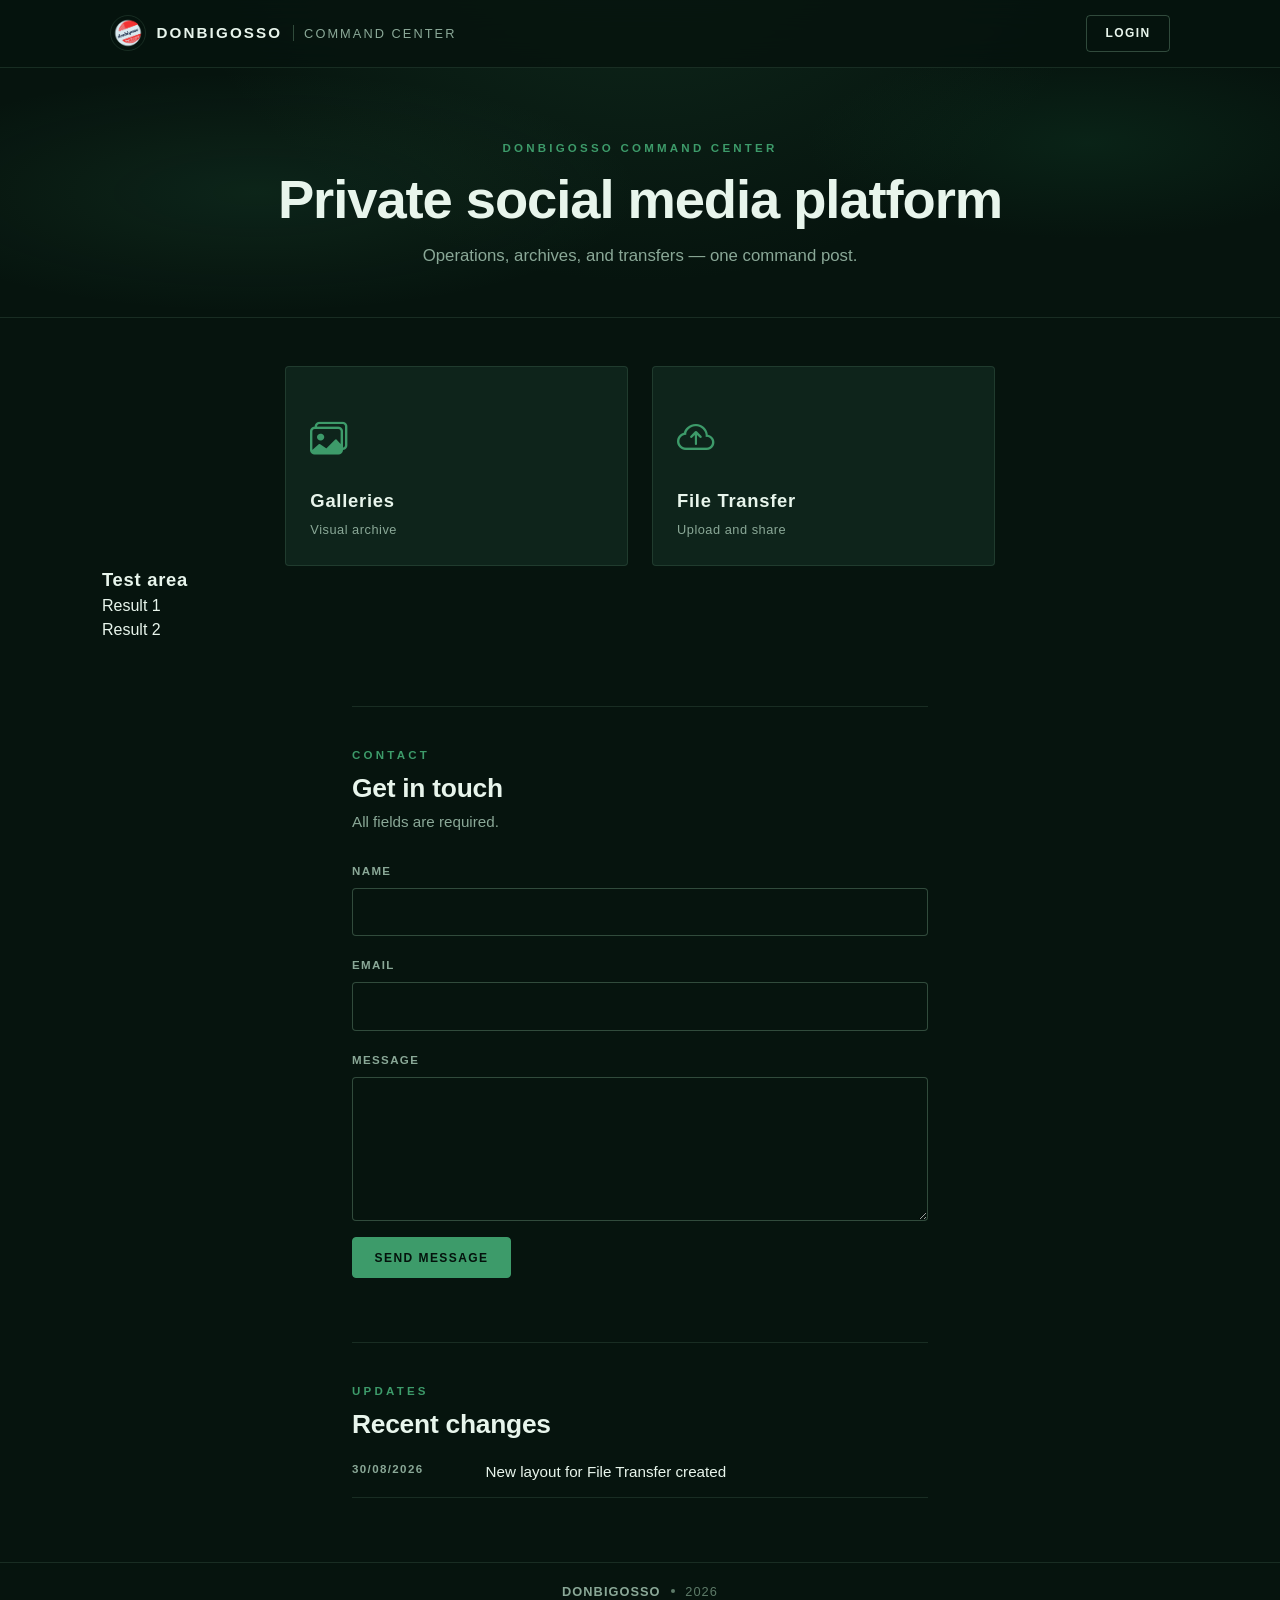
==== commit 996b0cbe: "Major update. infobar adjusted, logs implemented, post creation method prepared" ====
--- a/app/index.html
+++ b/app/index.html
@@ -125,6 +125,17 @@
             </form>
         </section>
 
+        <section class="cc-changes" aria-labelledby="cc-changes-heading">
+            <p class="cc-eyebrow">Updates</p>
+            <h2 class="cc-changes-title" id="cc-changes-heading">Recent changes</h2>
+            <ul class="cc-changes-list">
+                <li>
+                    <time datetime="2026-08-30">30/08/2026</time>
+                    <span>New layout for File Transfer created</span>
+                </li>
+            </ul>
+        </section>
+
         <div id="global-feedback" class="position-fixed top-50 start-50 translate-middle cc-feedback opacity-0">
             Global feedback
         </div>
--- a/app/styles.css
+++ b/app/styles.css
@@ -1528,12 +1528,6 @@
 
 .command-center-page .cc-infobar-item {
   white-space: nowrap;
-}
-
-.command-center-page .cc-infobar-item-clickable {
-  cursor: pointer;
-  text-decoration: underline dotted;
-  text-underline-offset: 2px;
 }
 
 .command-center-page .cc-infobar-sep {
@@ -1713,6 +1707,55 @@
   color: #04120c;
 }
 
+.command-center-page .cc-changes {
+  max-width: 36rem;
+  margin: 4rem auto 0;
+  padding-top: 2.5rem;
+  border-top: 1px solid var(--cc-border);
+  text-align: left;
+}
+
+.command-center-page .cc-changes .cc-eyebrow {
+  text-align: left;
+  margin-bottom: 0.55rem;
+}
+
+.command-center-page .cc-changes-title {
+  margin: 0 0 1.25rem;
+  font-size: 1.65rem;
+  font-weight: 600;
+  letter-spacing: -0.01em;
+}
+
+.command-center-page .cc-changes-list {
+  list-style: none;
+  margin: 0;
+  padding: 0;
+}
+
+.command-center-page .cc-changes-list li {
+  display: flex;
+  flex-wrap: wrap;
+  gap: 0.45rem 0.85rem;
+  padding: 0.85rem 0;
+  border-bottom: 1px solid var(--cc-border);
+  color: var(--cc-text);
+  font-size: 0.95rem;
+}
+
+.command-center-page .cc-changes-list li:first-child {
+  padding-top: 0;
+}
+
+.command-center-page .cc-changes-list time {
+  color: var(--cc-text-muted);
+  font-size: 0.72rem;
+  font-weight: 600;
+  letter-spacing: 0.12em;
+  text-transform: uppercase;
+  flex: 0 0 7.5rem;
+}
+
 .command-center-page .cc-footer {
   border-top: 1px solid var(--cc-border);
   padding: 1.15rem 0;
@@ -1745,3 +1788,923 @@
 .command-center-page .logged-only {
   display: none;
 }
+
+/* ==========================================================================
+   FILE TRANSFER — dark red, matching galleries / command center
+   Scoped under .file-transfer-page so other pages stay unchanged.
+   ========================================================================== */
+
+.file-transfer-page {
+  --ft-bg: #140606;
+  --ft-bg-elevated: #1c0a0a;
+  --ft-card: #220d0d;
+  --ft-card-hover: #2c1111;
+  --ft-border: rgba(220, 110, 110, 0.16);
+  --ft-border-strong: rgba(230, 130, 130, 0.3);
+  --ft-text: #f6eaea;
+  --ft-text-muted: #b08989;
+  --ft-text-dim: #7a5454;
+  --ft-accent: #c43c3c;
+  --ft-accent-hover: #d64c4c;
+  --ft-accent-soft: rgba(196, 60, 60, 0.18);
+  --ft-danger: #ff6b6b;
+  --ft-danger-soft: rgba(255, 107, 107, 0.14);
+  --ft-font: "Helvetica Neue", Helvetica, Arial, system-ui, sans-serif;
+  --ft-radius: 4px;
+  --ft-ease: cubic-bezier(0.22, 1, 0.36, 1);
+  --ft-tap: 44px;
+
+  background:
+    radial-gradient(ellipse 70% 50% at 50% -10%, rgba(140, 32, 32, 0.34), transparent 55%),
+    var(--ft-bg);
+  color: var(--ft-text);
+  font-family: var(--ft-font);
+  min-height: 100vh;
+  min-height: 100dvh;
+  overflow-x: clip;
+  color-scheme: dark;
+  -webkit-tap-highlight-color: rgba(196, 60, 60, 0.22);
+  touch-action: manipulation;
+  text-size-adjust: 100%;
+  -webkit-text-size-adjust: 100%;
+}
+
+.file-transfer-page .container,
+.file-transfer-page .container-fluid,
+.file-transfer-page .navbar {
+  min-width: 0;
+}
+
+/* ----- Navbar ----- */
+.file-transfer-page .ft-nav {
+  background: rgba(20, 6, 6, 0.88) !important;
+  backdrop-filter: blur(16px);
+  -webkit-backdrop-filter: blur(16px);
+  border-bottom: 1px solid var(--ft-border);
+  padding: 0.65rem 0;
+  padding-top: max(0.65rem, env(safe-area-inset-top));
+  z-index: 1030;
+}
+
+.file-transfer-page .ft-nav-inner {
+  max-width: 1100px;
+  margin: 0 auto;
+  padding-left: max(1rem, env(safe-area-inset-left));
+  padding-right: max(1rem, env(safe-area-inset-right));
+}
+
+.file-transfer-page .ft-brand {
+  min-width: 0;
+  gap: 0.65rem;
+}
+
+.file-transfer-page .ft-brand > a {
+  color: var(--ft-text);
+  gap: 0.65rem;
+}
+
+.file-transfer-page .ft-brand > a:hover {
+  color: #fff;
+}
+
+.file-transfer-page .ft-logo {
+  width: 36px;
+  height: 36px;
+  object-fit: contain;
+  border-radius: 50%;
+  border: 1px solid var(--ft-border);
+  flex-shrink: 0;
+}
+
+.file-transfer-page .ft-brand-text {
+  font-size: 0.95rem;
+  font-weight: 600;
+  text-transform: uppercase;
+  letter-spacing: 0.14em;
+  color: #fff;
+}
+
+.file-transfer-page .ft-brand-divider {
+  width: 1px;
+  height: 1rem;
+  background: var(--ft-border-strong);
+  display: none;
+}
+
+.file-transfer-page .ft-brand-sub {
+  font-size: 0.8rem;
+  font-weight: 400;
+  color: var(--ft-text-muted);
+  text-transform: uppercase;
+  letter-spacing: 0.16em;
+  display: none;
+}
+
+.file-transfer-page .ft-brand-sub-small {
+  color: #d7b3b3;
+  font-size: 1.15rem;
+  line-height: 1;
+  padding: 0.35rem;
+}
+
+@media (min-width: 576px) {
+  .file-transfer-page .ft-brand-divider,
+  .file-transfer-page .ft-brand-sub {
+    display: inline-block;
+  }
+
+  .file-transfer-page .ft-brand-sub-small {
+    display: none;
+  }
+}
+
+.file-transfer-page .ft-user {
+  color: var(--ft-text-muted);
+  font-size: 0.85rem;
+  max-width: min(34vw, 10rem);
+  overflow: hidden;
+  text-overflow: ellipsis;
+  white-space: nowrap;
+  align-items: center;
+}
+
+.file-transfer-page .ft-user i {
+  margin-right: 0.35rem;
+}
+
+.file-transfer-page .ft-user strong {
+  color: var(--ft-text);
+  font-weight: 500;
+}
+
+@media (max-width: 519.98px) {
+  .file-transfer-page .ft-user strong {
+    display: none;
+  }
+
+  .file-transfer-page .ft-user {
+    max-width: none;
+  }
+
+  .file-transfer-page .ft-user i {
+    margin-right: 0;
+  }
+
+  .file-transfer-page .ft-brand-text {
+    font-size: 0.78rem;
+    letter-spacing: 0.1em;
+  }
+
+  .file-transfer-page .ft-btn-ghost,
+  .file-transfer-page .ft-btn-outline {
+    padding-left: 0.7rem;
+    padding-right: 0.7rem;
+    letter-spacing: 0.08em;
+  }
+}
+
+@media (max-width: 399.98px) {
+  .file-transfer-page .ft-brand-sub-small {
+    display: none;
+  }
+}
+
+/* ----- Buttons ----- */
+.file-transfer-page .ft-btn-ghost,
+.file-transfer-page .ft-btn-outline,
+.file-transfer-page .ft-btn-primary {
+  border-radius: var(--ft-radius);
+  font-size: 0.75rem;
+  font-weight: 600;
+  letter-spacing: 0.12em;
+  text-transform: uppercase;
+  padding: 0.55rem 1.15rem;
+  min-height: var(--ft-tap);
+  transition: background 0.25s var(--ft-ease), border-color 0.25s var(--ft-ease), color 0.25s var(--ft-ease), transform 0.2s var(--ft-ease);
+}
+
+.file-transfer-page .ft-btn-ghost {
+  background: transparent;
+  border: 1px solid var(--ft-border-strong);
+  color: var(--ft-text);
+}
+
+.file-transfer-page .ft-btn-ghost:hover,
+.file-transfer-page .ft-btn-ghost:focus-visible {
+  background: var(--ft-accent);
+  border-color: var(--ft-accent);
+  color: #1a0505;
+}
+
+.file-transfer-page .ft-btn-outline {
+  background: transparent;
+  border: 1px solid rgba(255, 107, 107, 0.45);
+  color: #ff8a8a;
+}
+
+.file-transfer-page .ft-btn-outline:hover,
+.file-transfer-page .ft-btn-outline:focus-visible {
+  background: var(--ft-danger-soft);
+  border-color: var(--ft-danger);
+  color: #fff;
+}
+
+.file-transfer-page .ft-btn-primary {
+  display: inline-flex;
+  align-items: center;
+  justify-content: center;
+  gap: 0.5rem;
+  background: var(--ft-accent);
+  border: 1px solid var(--ft-accent);
+  color: #1a0505;
+  white-space: nowrap;
+}
+
+.file-transfer-page .ft-btn-primary:hover,
+.file-transfer-page .ft-btn-primary:focus-visible {
+  background: var(--ft-accent-hover);
+  border-color: var(--ft-accent-hover);
+  color: #1a0505;
+  transform: translateY(-1px);
+}
+
+.file-transfer-page .ft-btn-primary:active {
+  transform: translateY(0);
+}
+
+.file-transfer-page .logged-only {
+  display: none;
+}
+
+/* ----- Hero ----- */
+.file-transfer-page .ft-hero {
+  position: relative;
+  padding: 3.5rem 0 2.75rem;
+  overflow: hidden;
+  border-bottom: 1px solid var(--ft-border);
+}
+
+.file-transfer-page .ft-hero-glow {
+  position: absolute;
+  inset: 0;
+  pointer-events: none;
+  background:
+    radial-gradient(ellipse 50% 80% at 18% 50%, rgba(196, 60, 60, 0.16), transparent 60%),
+    radial-gradient(ellipse 40% 70% at 88% 28%, rgba(90, 16, 16, 0.4), transparent 55%);
+}
+
+.file-transfer-page .ft-hero-content {
+  position: relative;
+  max-width: 1100px;
+}
+
+.file-transfer-page .ft-eyebrow {
+  margin: 0 0 0.85rem;
+  font-size: 0.72rem;
+  font-weight: 600;
+  letter-spacing: 0.28em;
+  text-transform: uppercase;
+  color: var(--ft-accent);
+}
+
+.file-transfer-page .ft-title {
+  margin: 0 0 0.65rem;
+  font-size: clamp(2rem, 6vw, 3.25rem);
+  font-weight: 600;
+  line-height: 1.08;
+  letter-spacing: -0.02em;
+  color: var(--ft-text);
+}
+
+.file-transfer-page .ft-subtitle {
+  margin: 0;
+  max-width: 32rem;
+  font-size: 1rem;
+  line-height: 1.55;
+  color: var(--ft-text-muted);
+}
+
+/* ----- Main / panels ----- */
+.file-transfer-page .ft-main {
+  max-width: 1100px;
+  padding-top: 2rem;
+  padding-bottom: 4rem;
+  padding-left: max(0.75rem, env(safe-area-inset-left));
+  padding-right: max(0.75rem, env(safe-area-inset-right));
+}
+
+.file-transfer-page .ft-panel {
+  background: var(--ft-card);
+  border: 1px solid var(--ft-border);
+  border-radius: var(--ft-radius);
+  padding: 1.25rem 1.15rem 1.35rem;
+  box-shadow: 0 18px 40px rgba(0, 0, 0, 0.28);
+}
+
+.file-transfer-page .ft-upload {
+  width: 100%;
+  margin-bottom: 1.5rem;
+}
+
+.file-transfer-page .ft-panel-head {
+  margin-bottom: 1.15rem;
+}
+
+.file-transfer-page .ft-files-head {
+  display: flex;
+  flex-direction: column;
+  gap: 0.85rem;
+}
+
+.file-transfer-page .ft-section-title {
+  margin: 0 0 0.3rem;
+  font-size: 0.75rem;
+  font-weight: 600;
+  letter-spacing: 0.22em;
+  text-transform: uppercase;
+  color: var(--ft-text);
+}
+
+.file-transfer-page .ft-section-hint {
+  margin: 0;
+  font-size: 0.88rem;
+  color: var(--ft-text-muted);
+}
+
+/* ----- Upload dropzone ----- */
+.file-transfer-page .ft-upload-form {
+  display: flex;
+  flex-direction: column;
+  gap: 0.9rem;
+}
+
+.file-transfer-page .ft-dropzone {
+  position: relative;
+  min-height: 8.5rem;
+  border: 1px dashed var(--ft-border-strong);
+  border-radius: var(--ft-radius);
+  background: rgba(255, 80, 80, 0.04);
+  overflow: hidden;
+}
+
+.file-transfer-page .ft-dropzone:focus-within {
+  border-color: var(--ft-accent);
+  box-shadow: 0 0 0 0.2rem var(--ft-accent-soft);
+}
+
+.file-transfer-page .ft-file-input {
+  position: absolute;
+  inset: 0;
+  width: 100%;
+  height: 100%;
+  opacity: 0;
+  cursor: pointer;
+  z-index: 2;
+  font-size: 16px;
+}
+
+.file-transfer-page .ft-dropzone-ui {
+  position: relative;
+  z-index: 1;
+  min-height: 8.5rem;
+  display: flex;
+  flex-direction: column;
+  align-items: center;
+  justify-content: center;
+  gap: 0.35rem;
+  padding: 1.25rem 1rem;
+  text-align: center;
+  pointer-events: none;
+}
+
+.file-transfer-page .ft-dropzone-ui i {
+  font-size: 1.85rem;
+  color: var(--ft-accent);
+  margin-bottom: 0.25rem;
+}
+
+.file-transfer-page .ft-dropzone-title {
+  font-size: 0.85rem;
+  font-weight: 600;
+  letter-spacing: 0.08em;
+  text-transform: uppercase;
+  color: var(--ft-text);
+}
+
+.file-transfer-page .ft-dropzone-hint {
+  font-size: 0.8rem;
+  color: var(--ft-text-muted);
+}
+
+.file-transfer-page .ft-btn-primary {
+  width: 100%;
+}
+
+.file-transfer-page .ft-alert {
+  background: var(--ft-danger-soft);
+  border: 1px solid rgba(255, 107, 107, 0.35);
+  color: #ffb3b3;
+  border-radius: var(--ft-radius);
+  font-size: 0.88rem;
+  margin: 0.85rem 0 0;
+}
+
+.file-transfer-page .ft-upload-status {
+  margin-top: 0.85rem;
+  font-size: 0.88rem;
+  color: #e8c4c4;
+  word-break: break-word;
+}
+
+.file-transfer-page .ft-upload-status .spinner-border {
+  color: var(--ft-accent);
+}
+
+/* ----- Sort bar (mobile) ----- */
+.file-transfer-page .ft-sort-bar {
+  display: flex;
+  flex-wrap: wrap;
+  align-items: center;
+  gap: 0.4rem;
+}
+
+.file-transfer-page .ft-sort-label {
+  font-size: 0.68rem;
+  font-weight: 600;
+  letter-spacing: 0.16em;
+  text-transform: uppercase;
+  color: var(--ft-text-dim);
+  margin-right: 0.15rem;
+}
+
+.file-transfer-page .ft-sort-btn {
+  min-height: 36px;
+  padding: 0.35rem 0.75rem;
+  background: transparent;
+  border: 1px solid var(--ft-border-strong);
+  border-radius: 999px;
+  color: var(--ft-text-muted);
+  font-size: 0.72rem;
+  font-weight: 600;
+  letter-spacing: 0.08em;
+  text-transform: uppercase;
+}
+
+.file-transfer-page .ft-sort-btn:hover,
+.file-transfer-page .ft-sort-btn:focus-visible {
+  border-color: var(--ft-accent);
+  color: var(--ft-text);
+  background: var(--ft-accent-soft);
+}
+
+/* ----- Table ----- */
+.file-transfer-page .ft-table-wrap {
+  overflow-x: auto;
+  -webkit-overflow-scrolling: touch;
+}
+
+.file-transfer-page .ft-table {
+  --bs-table-bg: transparent;
+  --bs-table-color: var(--ft-text);
+  --bs-table-striped-bg: transparent;
+  --bs-table-hover-bg: rgba(196, 60, 60, 0.1);
+  --bs-table-hover-color: var(--ft-text);
+  --bs-table-border-color: var(--ft-border);
+  margin-bottom: 0;
+  color: var(--ft-text);
+}
+
+.file-transfer-page .ft-table thead th {
+  background: var(--ft-bg-elevated);
+  color: var(--ft-text-muted);
+  font-size: 0.72rem;
+  font-weight: 600;
+  letter-spacing: 0.12em;
+  text-transform: uppercase;
+  border-bottom-color: var(--ft-border-strong);
+  white-space: nowrap;
+  padding: 0.85rem 0.75rem;
+}
+
+.file-transfer-page .ft-table thead .sort-icon {
+  position: static !important;
+  margin-left: 0.35rem;
+  margin-right: 0 !important;
+}
+
+.file-transfer-page .ft-table tbody td,
+.file-transfer-page .ft-table tbody th {
+  border-color: var(--ft-border);
+  vertical-align: middle;
+  padding: 0.85rem 0.75rem;
+}
+
+.file-transfer-page .ft-file-name {
+  font-weight: 500;
+  word-break: break-word;
+  overflow-wrap: anywhere;
+}
+
+.file-transfer-page .ft-file-size,
+.file-transfer-page .ft-file-date {
+  color: var(--ft-text-muted);
+  white-space: nowrap;
+}
+
+.file-transfer-page .ft-actions {
+  white-space: nowrap;
+}
+
+.file-transfer-page .ft-action-btn {
+  width: 2.35rem;
+  height: 2.35rem;
+  padding: 0;
+  margin: 0 0.12rem;
+  display: inline-flex;
+  align-items: center;
+  justify-content: center;
+  text-align: center;
+  line-height: 1;
+  border-radius: var(--ft-radius);
+  border: 1px solid var(--ft-border-strong);
+  background: rgba(0, 0, 0, 0.22);
+  color: var(--ft-text);
+}
+
+/* Keep auth-gated action buttons hidden until JS shows them (beats .ft-action-btn display) */
+.file-transfer-page .ft-action-btn.logged-only {
+  display: none;
+}
+
+.file-transfer-page .ft-action-btn i {
+  pointer-events: none;
+}
+
+.file-transfer-page .ft-action-download:hover,
+.file-transfer-page .ft-action-download:focus-visible {
+  background: var(--ft-accent);
+  border-color: var(--ft-accent);
+  color: #1a0505;
+}
+
+.file-transfer-page .ft-action-copy:hover,
+.file-transfer-page .ft-action-copy:focus-visible {
+  background: rgba(255, 255, 255, 0.1);
+  color: #fff;
+}
+
+.file-transfer-page .ft-action-rename:hover,
+.file-transfer-page .ft-action-rename:focus-visible {
+  background: rgba(255, 193, 107, 0.16);
+  border-color: rgba(255, 193, 107, 0.45);
+  color: #ffd089;
+}
+
+.file-transfer-page .ft-action-delete {
+  border-color: rgba(255, 107, 107, 0.35);
+  color: #ff8a8a;
+}
+
+.file-transfer-page .ft-action-delete:hover,
+.file-transfer-page .ft-action-delete:focus-visible {
+  background: rgba(255, 77, 77, 0.9);
+  border-color: var(--ft-danger);
+  color: #fff;
+}
+
+.file-transfer-page #file-table-body:empty::after {
+  content: "No files yet";
+  display: block;
+  padding: 2rem 0.5rem;
+  text-align: center;
+  color: var(--ft-text-dim);
+  font-size: 0.85rem;
+  letter-spacing: 0.08em;
+  text-transform: uppercase;
+}
+
+/* ----- Feedback ----- */
+.file-transfer-page .ft-feedback,
+.file-transfer-page #global-feedback {
+  background: rgba(34, 13, 13, 0.96) !important;
+  color: var(--ft-text) !important;
+  border: 1px solid var(--ft-border-strong);
+  border-radius: var(--ft-radius);
+  padding: 0.75rem 1.25rem !important;
+  font-size: 0.8rem;
+  letter-spacing: 0.06em;
+  text-transform: uppercase;
+  z-index: 1050 !important;
+  pointer-events: none;
+  box-shadow: 0 12px 40px rgba(0, 0, 0, 0.5);
+}
+
+/* ----- Modal ----- */
+.file-transfer-page .ft-modal {
+  background-color: rgba(10, 2, 2, 0.72);
+}
+
+.file-transfer-page .ft-modal.show {
+  display: flex !important;
+  align-items: center;
+  justify-content: center;
+}
+
+.file-transfer-page .ft-modal .modal-dialog {
+  margin: 1rem auto;
+  width: calc(100% - 2rem);
+  max-width: min(500px, calc(100vw - 2rem));
+  max-height: calc(100dvh - 2rem);
+  height: auto;
+}
+
+.file-transfer-page .ft-modal .modal-content {
+  background: #220d0d;
+  border: 1px solid var(--ft-border-strong);
+  border-radius: var(--ft-radius);
+  color: var(--ft-text);
+  box-shadow: 0 24px 64px rgba(0, 0, 0, 0.65);
+  max-height: calc(100dvh - 2rem);
+}
+
+.file-transfer-page .ft-modal .modal-header,
+.file-transfer-page .ft-modal .modal-footer {
+  border-color: var(--ft-border);
+}
+
+.file-transfer-page .ft-modal .modal-title {
+  font-size: 0.9rem;
+  font-weight: 600;
+  letter-spacing: 0.14em;
+  text-transform: uppercase;
+}
+
+.file-transfer-page .ft-modal .modal-body {
+  color: var(--ft-text-muted);
+}
+
+.file-transfer-page .ft-modal .form-label {
+  color: var(--ft-text-muted);
+  font-size: 0.72rem;
+  font-weight: 600;
+  letter-spacing: 0.12em;
+  text-transform: uppercase;
+}
+
+.file-transfer-page .ft-modal .form-control {
+  background: #140606;
+  border: 1px solid var(--ft-border-strong);
+  border-radius: var(--ft-radius);
+  color: var(--ft-text);
+  font-size: 16px;
+  padding: 0.7rem 0.85rem;
+}
+
+.file-transfer-page .ft-modal .form-control:focus {
+  background: #140606;
+  color: var(--ft-text);
+  border-color: var(--ft-accent);
+  box-shadow: 0 0 0 0.2rem var(--ft-accent-soft);
+}
+
+.file-transfer-page .ft-modal .btn-secondary {
+  background: transparent;
+  border: 1px solid var(--ft-border-strong);
+  color: var(--ft-text);
+  border-radius: var(--ft-radius);
+  font-size: 0.72rem;
+  font-weight: 600;
+  letter-spacing: 0.1em;
+  text-transform: uppercase;
+  padding: 0.55rem 1.1rem;
+  min-height: var(--ft-tap);
+}
+
+.file-transfer-page .ft-modal .btn-secondary:hover {
+  background: var(--ft-accent-soft);
+  color: #fff;
+}
+
+.file-transfer-page .ft-modal .btn-primary {
+  background: var(--ft-accent);
+  border-color: var(--ft-accent);
+  color: #1a0505;
+  border-radius: var(--ft-radius);
+  font-size: 0.72rem;
+  font-weight: 600;
+  letter-spacing: 0.1em;
+  text-transform: uppercase;
+  padding: 0.55rem 1.1rem;
+  min-height: var(--ft-tap);
+}
+
+.file-transfer-page .ft-modal .btn-primary:hover {
+  background: var(--ft-accent-hover);
+  border-color: var(--ft-accent-hover);
+  color: #1a0505;
+}
+
+.file-transfer-page .ft-modal .btn-danger {
+  background: transparent;
+  border: 1px solid rgba(255, 77, 77, 0.45);
+  color: #ff8a8a;
+  border-radius: var(--ft-radius);
+  font-size: 0.72rem;
+  font-weight: 600;
+  letter-spacing: 0.1em;
+  text-transform: uppercase;
+  padding: 0.55rem 1.1rem;
+  min-height: var(--ft-tap);
+}
+
+.file-transfer-page .ft-modal .btn-danger:hover {
+  background: var(--ft-danger-soft);
+  border-color: var(--ft-danger);
+  color: #fff;
+}
+
+.file-transfer-page .ft-modal .alert-danger {
+  background: var(--ft-danger-soft);
+  border: 1px solid rgba(255, 77, 77, 0.35);
+  color: #ffb3b3;
+  border-radius: var(--ft-radius);
+  font-size: 0.85rem;
+}
+
+.file-transfer-page .ft-modal .modal-footer {
+  flex-wrap: wrap;
+  gap: 0.5rem;
+}
+
+.file-transfer-page .ft-modal .modal-footer .btn {
+  flex: 1 1 auto;
+}
+
+/* ----- Footer ----- */
+.file-transfer-page .ft-footer {
+  border-top: 1px solid var(--ft-border);
+  padding: 1.15rem 0;
+  padding-bottom: max(1.15rem, env(safe-area-inset-bottom));
+  color: var(--ft-text-dim);
+  font-size: 0.72rem;
+  letter-spacing: 0.16em;
+  text-transform: uppercase;
+  text-align: center;
+}
+
+.file-transfer-page .ft-footer .container {
+  display: flex;
+  align-items: center;
+  justify-content: center;
+  gap: 0.65rem;
+}
+
+.file-transfer-page .ft-footer-mark {
+  color: var(--ft-text-muted);
+  font-weight: 600;
+}
+
+.file-transfer-page .ft-footer-dot {
+  width: 4px;
+  height: 4px;
+  border-radius: 50%;
+  background: var(--ft-text-dim);
+  display: inline-block;
+}
+
+/* ----- Mobile: stacked file cards ----- */
+@media (max-width: 767.98px) {
+  .file-transfer-page .ft-hero {
+    padding: 2.15rem 0 1.75rem;
+  }
+
+  .file-transfer-page .ft-main {
+    padding-top: 1.25rem;
+    padding-bottom: 2.5rem;
+  }
+
+  .file-transfer-page .ft-panel {
+    padding: 1rem 0.85rem 1.1rem;
+  }
+
+  .file-transfer-page .ft-table-wrap {
+    overflow: visible;
+  }
+
+  .file-transfer-page .ft-table thead {
+    display: none;
+  }
+
+  .file-transfer-page .ft-table,
+  .file-transfer-page .ft-table tbody {
+    display: block;
+    width: 100%;
+  }
+
+  .file-transfer-page .ft-table tbody tr {
+    display: grid;
+    grid-template-columns: 1.6rem 1fr auto;
+    grid-template-areas:
+      "num name name"
+      "num size date"
+      "actions actions actions";
+    gap: 0.2rem 0.65rem;
+    background: var(--ft-bg-elevated);
+    border: 1px solid var(--ft-border);
+    border-radius: var(--ft-radius);
+    padding: 0.9rem 0.85rem 0.8rem;
+    margin-bottom: 0.7rem;
+  }
+
+  .file-transfer-page .ft-table tbody tr:last-child {
+    margin-bottom: 0;
+  }
+
+  .file-transfer-page .ft-table tbody td,
+  .file-transfer-page .ft-table tbody th {
+    border: 0;
+    padding: 0;
+    background: transparent;
+  }
+
+  .file-transfer-page .ft-row-num {
+    grid-area: num;
+    color: var(--ft-text-dim);
+    font-size: 0.75rem;
+    padding-top: 0.2rem;
+  }
+
+  .file-transfer-page .ft-file-name {
+    grid-area: name;
+    font-size: 0.98rem;
+    line-height: 1.3;
+  }
+
+  .file-transfer-page .ft-file-size {
+    grid-area: size;
+    font-size: 0.75rem;
+    white-space: nowrap;
+  }
+
+  .file-transfer-page .ft-file-date {
+    grid-area: date;
+    font-size: 0.75rem;
+    white-space: nowrap;
+    justify-self: end;
+  }
+
+  .file-transfer-page .ft-actions {
+    grid-area: actions;
+    display: flex;
+    width: 100%;
+    gap: 0.4rem;
+    margin-top: 0.55rem;
+    padding-top: 0.65rem;
+    border-top: 1px solid var(--ft-border);
+    white-space: normal;
+  }
+
+  .file-transfer-page .ft-action-btn {
+    flex: 1 1 0;
+    width: auto;
+    min-height: var(--ft-tap);
+    height: var(--ft-tap);
+    margin: 0;
+  }
+
+  .file-transfer-page .ft-modal .modal-footer .btn {
+    min-width: 0;
+  }
+}
+
+@media (min-width: 768px) {
+  .file-transfer-page .ft-sort-bar {
+    display: none;
+  }
+
+  .file-transfer-page .ft-files-head {
+    flex-direction: row;
+    align-items: flex-end;
+    justify-content: space-between;
+  }
+
+  .file-transfer-page .ft-btn-primary {
+    width: auto;
+    align-self: flex-start;
+  }
+
+  .file-transfer-page .ft-panel {
+    padding: 1.5rem 1.5rem 1.6rem;
+  }
+
+  .file-transfer-page .ft-main {
+    padding-top: 2.5rem;
+  }
+}
+
+@media (prefers-reduced-motion: reduce) {
+  .file-transfer-page .ft-btn-primary,
+  .file-transfer-page .ft-action-btn {
+    transition: none;
+  }
+}
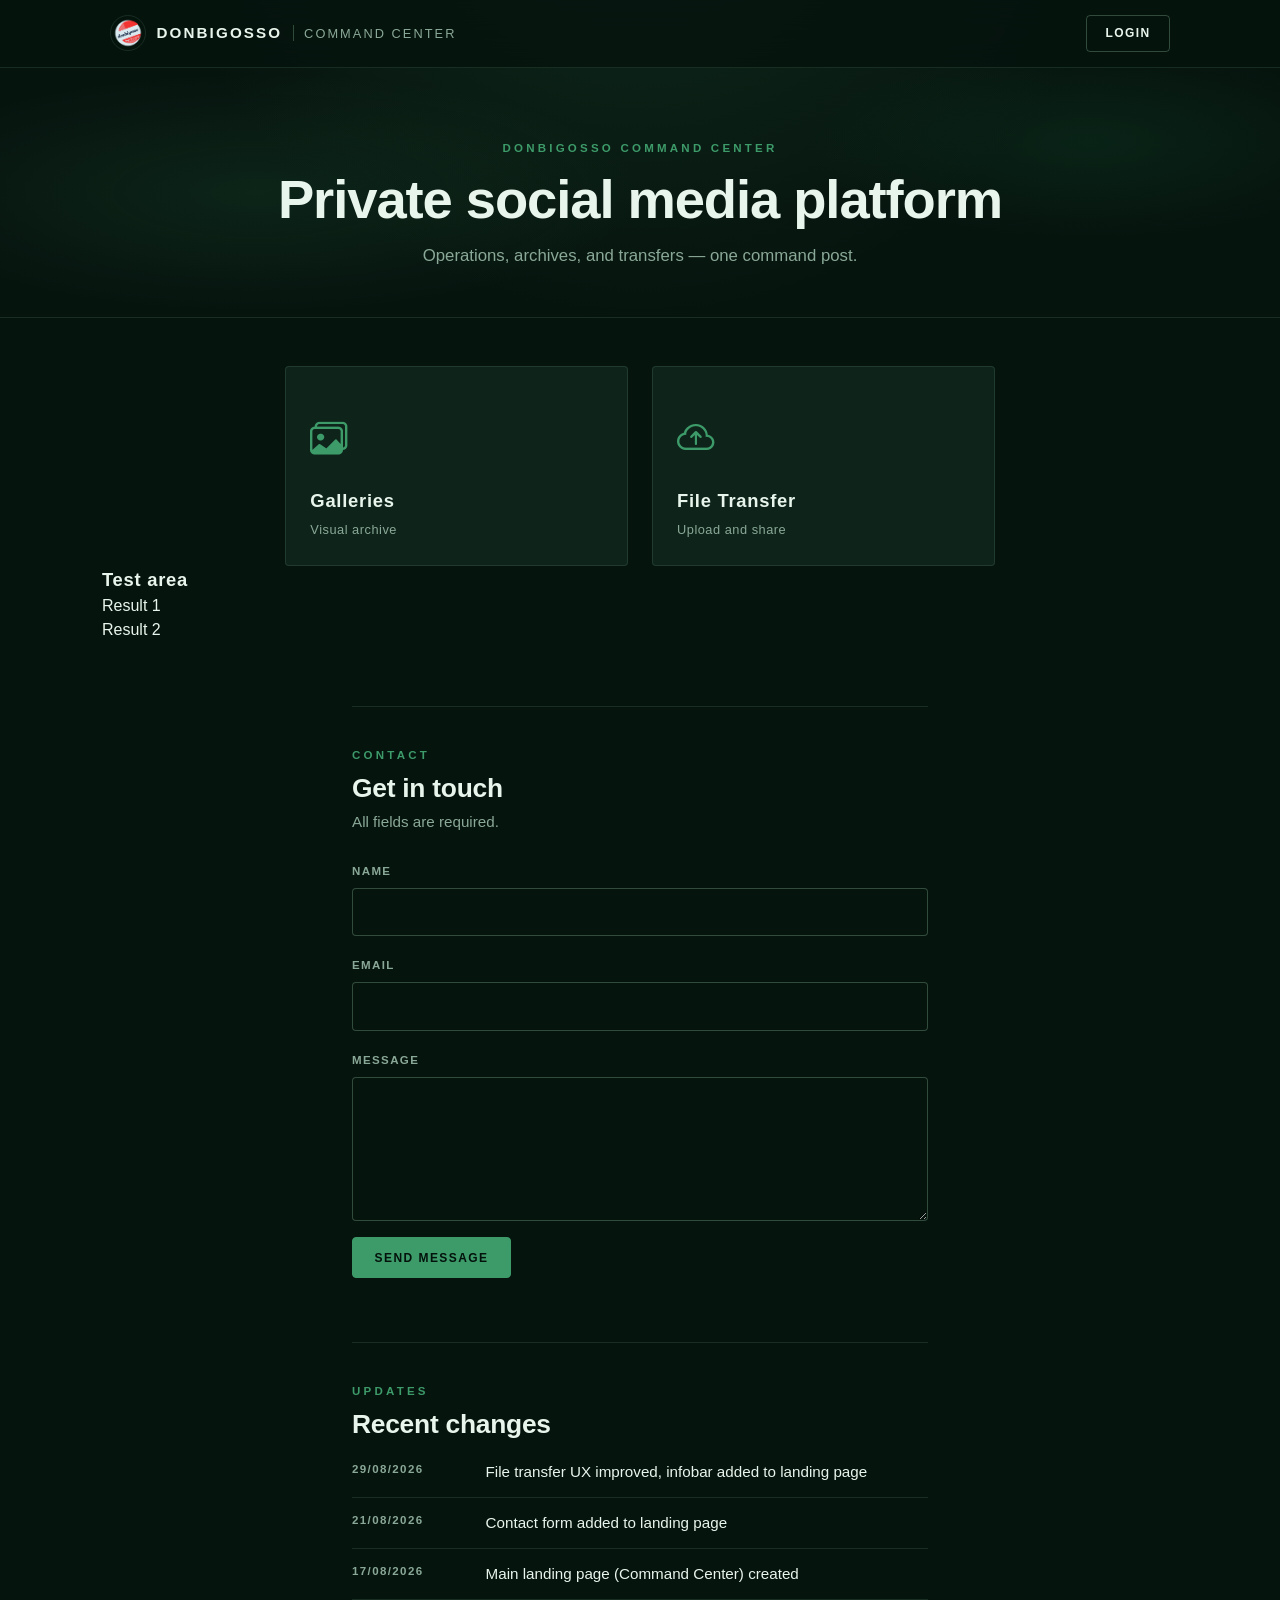
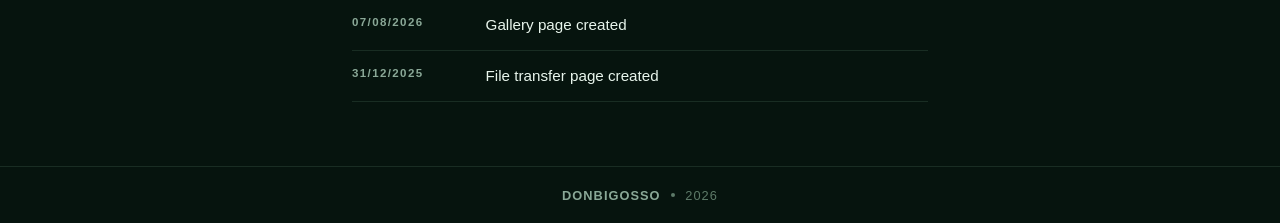
==== commit 9c0fe7e9: "Various files updated dut to update fail" ====
--- a/app/index.html
+++ b/app/index.html
@@ -129,9 +129,25 @@
             <p class="cc-eyebrow">Updates</p>
             <h2 class="cc-changes-title" id="cc-changes-heading">Recent changes</h2>
             <ul class="cc-changes-list">
+                 <li>
+                    <time datetime="2026-08-29">29/08/2026</time>
+                    <span>File transfer UX improved, infobar added to landing page</span>
+                </li>
+                   <li>
+                    <time datetime="2026-08-21">21/08/2026</time>
+                    <span>Contact form added to landing page</span>
+                </li>
+                  <li>
+                    <time datetime="2026-08-17">17/08/2026</time>
+                    <span>Main landing page (Command Center) created</span>
+                </li>
                 <li>
-                    <time datetime="2026-08-30">30/08/2026</time>
-                    <span>New layout for File Transfer created</span>
+                    <time datetime="2026-08-07">07/08/2026</time>
+                    <span>Gallery page created</span>
+                </li>
+                  <li>
+                    <time datetime="2025-12-31">31/12/2025</time>
+                    <span>File transfer page created</span>
                 </li>
             </ul>
         </section>
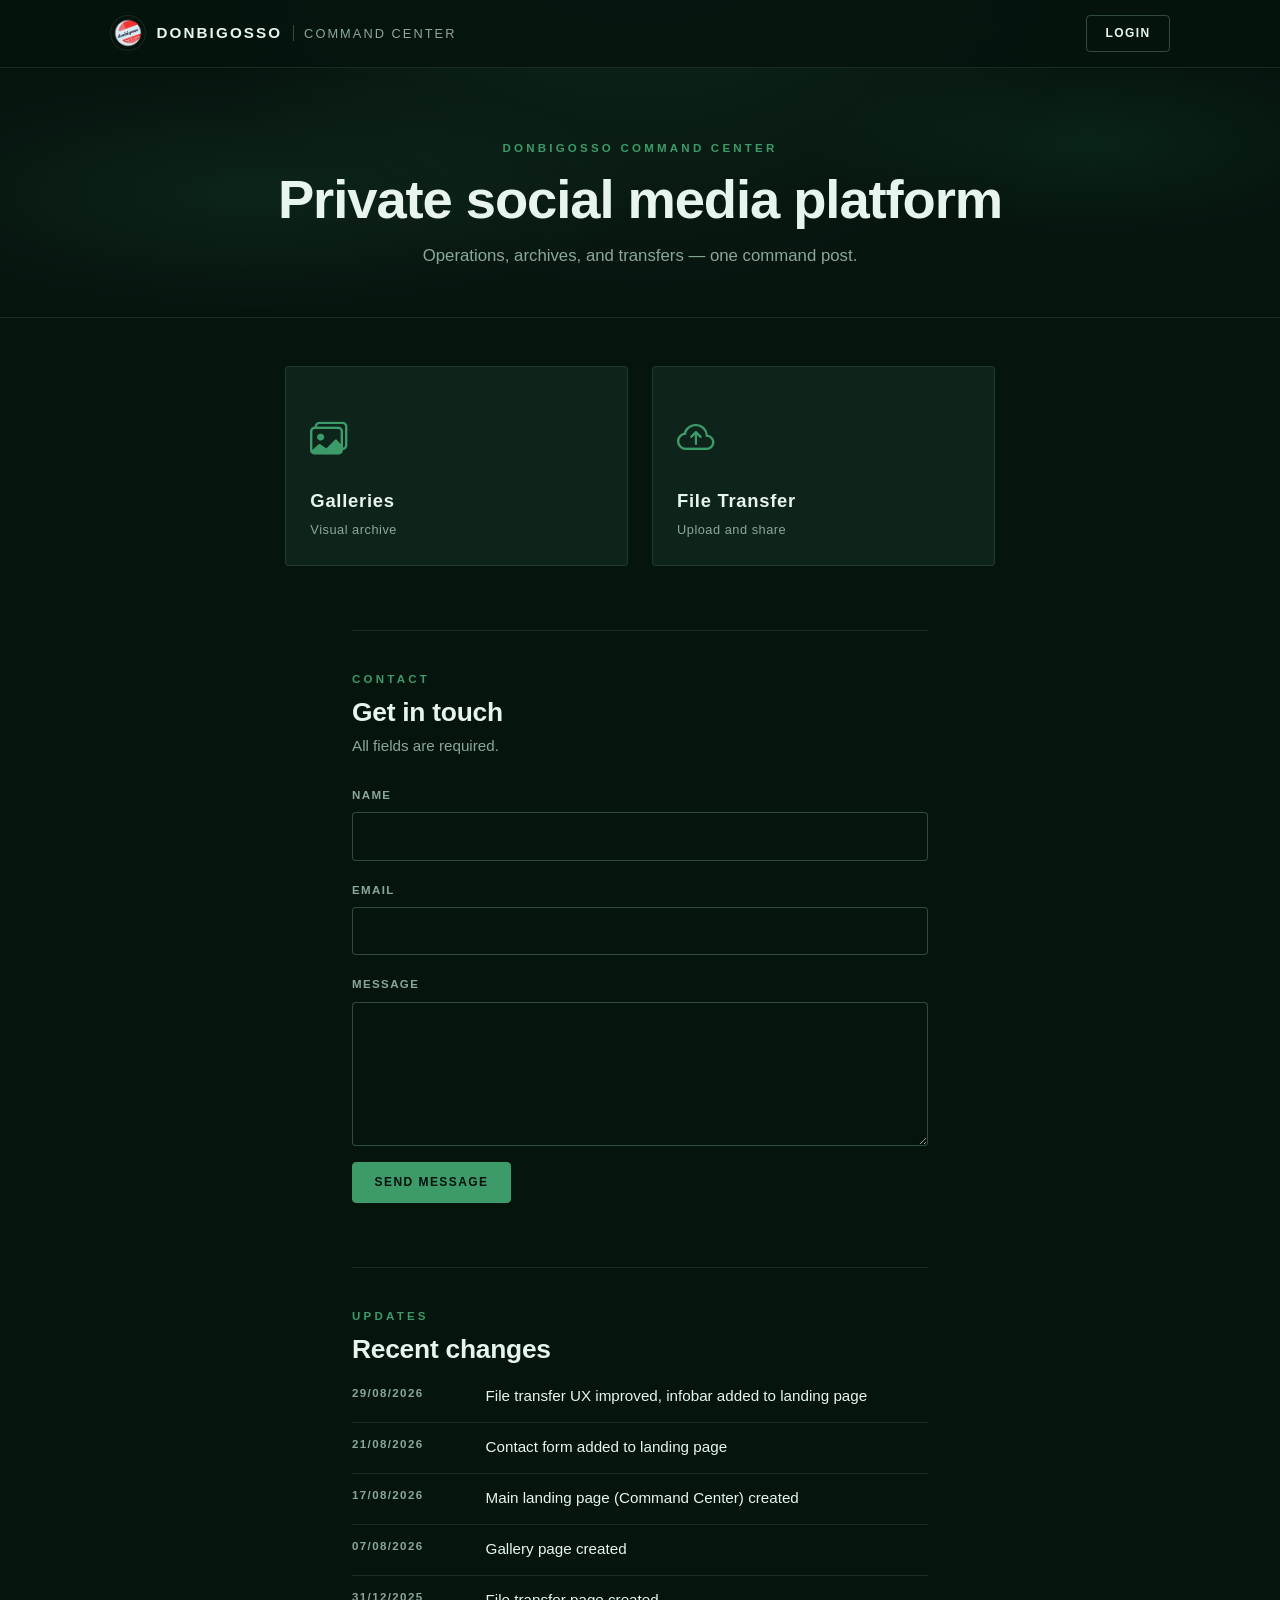
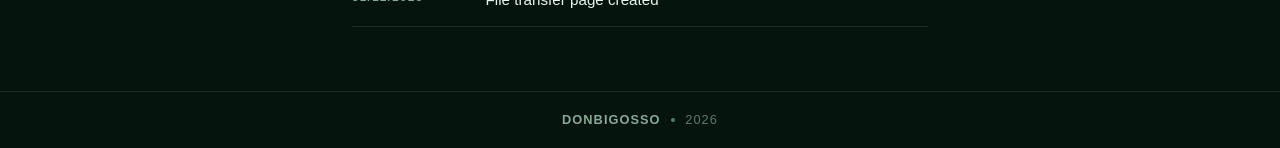
==== commit 94e3e014: "Post creation page added" ====
--- a/app/index.html
+++ b/app/index.html
@@ -16,6 +16,7 @@
     <link href="https://cdn.jsdelivr.net/npm/bootstrap@5.3.3/dist/css/bootstrap.min.css" rel="stylesheet">
     <link rel="stylesheet" href="https://cdn.jsdelivr.net/npm/bootstrap-icons@1.11.3/font/bootstrap-icons.min.css">
     <link rel="stylesheet" href="styles.css">
+    <link rel="stylesheet" href="post_styles.css">
 </head>
 <body class="command-center-page d-flex flex-column min-vh-100">
     <header class="navbar navbar-expand cc-nav sticky-top">
@@ -72,10 +73,10 @@
                 </a>
             </div>
         </div>
-        <section class="cc-section justify-content-center cc-test-area" id="cc-test-area">
+        <section class="cc-section justify-content-center cc-test-area d-none" id="cc-test-area">
             <span class="cc-tile-label" >Test area</span>
-            <div id="result_1">Result 1</div>
-            <div id="result_2">Result 2</div>
+            <div id="result_1"></div>
+            <div id="result_2"></div>
         </section>
         <section class="cc-contact" aria-labelledby="cc-contact-heading">
             <p class="cc-eyebrow">Contact</p>
--- a/app/post_styles.css
+++ b/app/post_styles.css
@@ -0,0 +1,496 @@
+/* ==========================================================================
+   POSTS — dark green, matching command-center-page (--cc-* tokens)
+   Scoped under .command-center-page so other pages stay unchanged.
+   Covers: create-post form/modal, formatting toolbar, live preview,
+   and rendered post cards produced by frontend/functions/PostFunctions.js
+   and PostContentFunctions.js.
+
+   Load this after styles.css, e.g.:
+     <link rel="stylesheet" href="styles.css">
+     <link rel="stylesheet" href="post_styles.css">
+
+   Also covers frontend/create_post.html (body.create-post-page).
+   ========================================================================== */
+
+/* ----- Create-post page layout (create_post.html) ----- */
+
+.command-center-page.create-post-page .cc-main {
+  max-width: 44rem;
+}
+
+.command-center-page.create-post-page .create-post-panel {
+  width: 100%;
+  margin-bottom: 3rem;
+  padding: 1.75rem 1.5rem;
+  background: var(--cc-card);
+  border: 1px solid var(--cc-border);
+  border-radius: var(--cc-radius);
+}
+
+.command-center-page.create-post-page .create-post-section-title {
+  margin: 0 0 0.4rem;
+  font-size: 1.45rem;
+  font-weight: 600;
+  letter-spacing: -0.01em;
+}
+
+.command-center-page.create-post-page .create-post-section-lead,
+.command-center-page.create-post-page .create-post-empty {
+  margin: 0 0 1.25rem;
+  color: var(--cc-text-muted);
+  font-size: 0.95rem;
+}
+
+.command-center-page.create-post-page .create-post-empty {
+  margin-bottom: 0;
+}
+
+.command-center-page.create-post-page #create-post-param-alert {
+  background: rgba(255, 193, 7, 0.12);
+  border: 1px solid rgba(255, 193, 7, 0.35);
+  color: #f3d48a;
+}
+
+/* ----- Media picker on the create-post form ----- */
+
+.command-center-page .post-media-picker-hint {
+  color: var(--cc-text-dim);
+  font-size: 0.82rem;
+  margin: -0.35rem 0 0.85rem;
+}
+
+.command-center-page .post-media-picker-list {
+  display: flex;
+  flex-direction: column;
+  gap: 0.75rem;
+  margin-bottom: 0.85rem;
+}
+
+.command-center-page .post-media-slot {
+  display: flex;
+  gap: 0.85rem;
+  align-items: flex-start;
+  padding: 0.75rem;
+  background: var(--cc-bg-elevated);
+  border: 1px solid var(--cc-border);
+  border-radius: var(--cc-radius);
+}
+
+.command-center-page .post-media-slot-preview {
+  width: 88px;
+  height: 88px;
+  object-fit: cover;
+  border-radius: var(--cc-radius);
+  border: 1px solid var(--cc-border);
+  flex: 0 0 auto;
+}
+
+.command-center-page .post-media-slot-fields {
+  flex: 1 1 auto;
+  min-width: 0;
+}
+
+.command-center-page .post-media-slot-remove {
+  margin-top: 0.55rem;
+}
+
+.command-center-page .post-media-add-btn {
+  border: 1px solid var(--cc-border-strong);
+  color: var(--cc-text-muted);
+}
+
+.command-center-page .post-media-add-btn:hover,
+.command-center-page .post-media-add-btn:focus {
+  background: var(--cc-accent);
+  border-color: var(--cc-accent);
+  color: #04120c;
+}
+
+.command-center-page .post-media-add-btn:disabled {
+  opacity: 0.55;
+  background: transparent;
+  color: var(--cc-text-dim);
+}
+
+/* ----- Form shell (works both inline via createPostForm() and inside
+   the create-post modal via handleAddPost()) ----- */
+
+.command-center-page .post-form {
+  color: var(--cc-text);
+}
+
+.command-center-page .post-form .form-label {
+  color: var(--cc-text-muted);
+  font-size: 0.72rem;
+  font-weight: 600;
+  letter-spacing: 0.12em;
+  text-transform: uppercase;
+}
+
+/* Inline mount (not inside .cc-modal) still needs dark inputs */
+.command-center-page .post-form .form-control {
+  background: #06140e;
+  border: 1px solid var(--cc-border-strong);
+  border-radius: var(--cc-radius);
+  color: var(--cc-text);
+  padding: 0.7rem 0.85rem;
+}
+
+.command-center-page .post-form .form-control:focus {
+  background: #06140e;
+  color: var(--cc-text);
+  border-color: var(--cc-accent);
+  box-shadow: 0 0 0 0.2rem var(--cc-accent-soft);
+}
+
+.command-center-page .post-form .form-control::placeholder {
+  color: var(--cc-text-dim);
+}
+
+.command-center-page .post-form textarea.form-control {
+  resize: vertical;
+  min-height: 8rem;
+  line-height: 1.5;
+}
+
+/* ----- Formatting toolbar ----- */
+
+.command-center-page .post-toolbar {
+  gap: 0.4rem;
+}
+
+.command-center-page .post-toolbar .btn {
+  margin: 0 !important;
+  min-width: 2.4rem;
+  border-radius: var(--cc-radius);
+  font-size: 0.78rem;
+  font-weight: 600;
+  letter-spacing: 0.04em;
+}
+
+.command-center-page .post-toolbar .btn-outline-secondary {
+  background: transparent;
+  border: 1px solid var(--cc-border-strong);
+  color: var(--cc-text-muted);
+}
+
+.command-center-page .post-toolbar .btn-outline-secondary:hover,
+.command-center-page .post-toolbar .btn-outline-secondary:focus {
+  background: var(--cc-accent);
+  border-color: var(--cc-accent);
+  color: #04120c;
+}
+
+/* ----- Live preview pane ----- */
+
+.command-center-page .post-preview {
+  background: var(--cc-bg-elevated) !important;
+  border: 1px solid var(--cc-border) !important;
+  border-radius: var(--cc-radius);
+  min-height: 4rem;
+  padding: 0.85rem 1rem !important;
+  color: var(--cc-text);
+  font-size: 0.92rem;
+  line-height: 1.6;
+  word-break: break-word;
+}
+
+.command-center-page .post-preview:empty::before {
+  content: "Nothing to preview yet — start typing above.";
+  color: var(--cc-text-dim);
+  font-style: italic;
+}
+
+/* Formatting tags rendered inside the preview (and inside .post-body,
+   see below) — kept minimal since PostContentFunctions.js only ever
+   produces b/i/u/br/p/ol/ul/li/a nodes. */
+
+.command-center-page .post-preview p,
+.command-center-page .post-body p {
+  margin: 1em 0 0;
+  text-indent: 2em; /* ~one tab */
+}
+
+.command-center-page .post-preview p:first-child,
+.command-center-page .post-body p:first-child {
+  margin-top: 0;
+}
+.command-center-page .post-preview b,
+.command-center-page .post-preview strong,
+.command-center-page .post-body b,
+.command-center-page .post-body strong {
+  color: #fff;
+  font-weight: 700;
+}
+
+.command-center-page .post-preview i,
+.command-center-page .post-preview em,
+.command-center-page .post-body i,
+.command-center-page .post-body em {
+  color: var(--cc-text);
+}
+
+.command-center-page .post-preview u,
+.command-center-page .post-body u {
+  text-decoration-color: var(--cc-accent);
+}
+
+.command-center-page .post-preview ol,
+.command-center-page .post-preview ul,
+.command-center-page .post-body ol,
+.command-center-page .post-body ul {
+  margin: 0.35rem 0 0.35rem 1.1rem;
+  padding-left: 0.6rem;
+}
+
+.command-center-page .post-preview li,
+.command-center-page .post-body li {
+  margin-bottom: 0.2rem;
+}
+
+.command-center-page .post-preview a,
+.command-center-page .post-body a {
+  color: var(--cc-accent);
+  text-decoration: underline;
+  text-decoration-color: var(--cc-accent-soft);
+  text-underline-offset: 0.15em;
+}
+
+.command-center-page .post-preview a:hover,
+.command-center-page .post-body a:hover {
+  color: #4cb07a;
+}
+
+/* ----- Alert / feedback inside the post form ----- */
+
+.command-center-page .post-form .alert-danger {
+  background: rgba(255, 107, 107, 0.14);
+  border: 1px solid rgba(255, 107, 107, 0.35);
+  color: #ffb3b3;
+  border-radius: var(--cc-radius);
+  font-size: 0.85rem;
+}
+
+/* ----- Inline "Post" submit button (createPostForm's own button;
+   the modal footer's Post button is already covered by .cc-modal) ----- */
+
+.command-center-page .post-form > .btn-primary {
+  background: var(--cc-accent);
+  border: 1px solid var(--cc-accent);
+  color: #04120c;
+  font-size: 0.75rem;
+  font-weight: 600;
+  letter-spacing: 0.12em;
+  text-transform: uppercase;
+  padding: 0.65rem 1.35rem;
+  border-radius: var(--cc-radius);
+}
+
+.command-center-page .post-form > .btn-primary:hover {
+  background: #4cb07a;
+  border-color: #4cb07a;
+  color: #04120c;
+}
+
+/* ----- Rendered post card (renderPostCard / renderPost) ----- */
+
+.command-center-page .post-card {
+  background: var(--cc-card);
+  border: 1px solid var(--cc-border) !important;
+  border-radius: var(--cc-radius);
+  transition: border-color 0.3s var(--cc-ease), background 0.3s var(--cc-ease);
+}
+
+.command-center-page .post-card:hover {
+  background: var(--cc-card-hover);
+  border-color: var(--cc-border-strong) !important;
+}
+
+.command-center-page .post-topic {
+  color: var(--cc-text);
+  font-weight: 600;
+  letter-spacing: 0.01em;
+}
+
+.command-center-page .post-meta {
+  color: var(--cc-text-dim) !important;
+  font-size: 0.72rem;
+  letter-spacing: 0.08em;
+  text-transform: uppercase;
+}
+
+.command-center-page .post-body {
+  color: var(--cc-text-muted);
+}
+
+/* ----- Attached media tiles (renderPostCardWithMedia in PostFunctions.js)
+   Title-only tiles for rows from media_in_post — no thumbnail, just an
+   icon by media_type + the media_items.title, sitting below the post
+   content. Reuses .gallery-pictures-row (createPictureWrapper() from
+   GalleryFunctions.js) for the grid, so spacing matches gallery tiles. ----- */
+
+.command-center-page .post-media-section {
+  border-top: 1px dashed var(--cc-border);
+  padding-top: 0.75rem;
+}
+
+.command-center-page .post-media-label {
+  color: var(--cc-text-dim);
+  font-size: 0.7rem;
+  font-weight: 600;
+  letter-spacing: 0.12em;
+  text-transform: uppercase;
+  margin-bottom: 0.5rem;
+}
+
+.command-center-page .post-media-row.gallery-pictures-row {
+  --bs-gutter-x: 0.6rem;
+  --bs-gutter-y: 0.6rem;
+}
+
+.command-center-page .post-media-tile {
+  background: var(--cc-bg-elevated);
+  border: 1px solid var(--cc-border);
+  border-radius: var(--cc-radius);
+  padding: 0.4rem 0.75rem;
+  gap: 0.5rem;
+  transition: border-color 0.3s var(--cc-ease), background 0.3s var(--cc-ease);
+}
+
+.command-center-page .post-media-tile:hover {
+  background: var(--cc-card-hover);
+  border-color: var(--cc-accent-soft);
+}
+
+.command-center-page .post-media-tile-icon {
+  color: var(--cc-accent);
+  font-size: 1rem;
+  line-height: 1;
+}
+
+.command-center-page .post-media-tile-title {
+  color: var(--cc-text);
+  font-size: 0.82rem;
+  max-width: 12rem;
+  overflow: hidden;
+  text-overflow: ellipsis;
+  white-space: nowrap;
+}
+
+/* ----- Picture tiles (media_type PIC): real 200x200 thumbnail ----- */
+
+.command-center-page .post-media-pic-tile {
+  position: relative;
+  width: 200px;
+  height: 200px;
+  border-radius: var(--cc-radius);
+  border: 1px solid var(--cc-border);
+  overflow: hidden;
+  cursor: pointer;
+  background: var(--cc-bg-elevated);
+  transition: border-color 0.3s var(--cc-ease), transform 0.2s var(--cc-ease);
+}
+
+.command-center-page .post-media-pic-tile:hover,
+.command-center-page .post-media-pic-tile:focus-visible {
+  border-color: var(--cc-accent);
+  transform: translateY(-2px);
+  outline: none;
+}
+
+.command-center-page .post-media-pic-img {
+  width: 200px;
+  height: 200px;
+  object-fit: cover;
+  display: block;
+}
+
+.command-center-page .post-media-pic-title {
+  position: absolute;
+  left: 0;
+  right: 0;
+  bottom: 0;
+  padding: 0.4rem 0.5rem;
+  background: linear-gradient(transparent, rgba(4, 18, 12, 0.88));
+  color: var(--cc-text);
+  font-size: 0.78rem;
+  font-weight: 600;
+  line-height: 1.25;
+  overflow: hidden;
+  text-overflow: ellipsis;
+  white-space: nowrap;
+}
+
+/* ----- Fullscreen single-image viewer (openPostImageViewer in
+   PostFunctions.js) — no prev/next, no address-bar interaction, just
+   the clicked picture over a dimmed backdrop. ----- */
+
+#post-image-viewer {
+  position: fixed;
+  inset: 0;
+  z-index: 1080;
+  display: none;
+  align-items: center;
+  justify-content: center;
+}
+
+#post-image-viewer.is-open {
+  display: flex;
+  flex-direction: column;
+}
+
+.post-image-viewer-backdrop {
+  position: absolute;
+  inset: 0;
+  background: rgba(3, 10, 7, 0.88);
+  backdrop-filter: blur(2px);
+}
+
+.post-image-viewer-img {
+  position: relative;
+  max-width: min(92vw, 1400px);
+  max-height: 82vh;
+  border-radius: var(--cc-radius);
+  border: 1px solid var(--cc-border-strong);
+  box-shadow: 0 20px 60px rgba(0, 0, 0, 0.55);
+  object-fit: contain;
+}
+
+.post-image-viewer-close {
+  position: absolute;
+  top: 1.25rem;
+  right: 1.5rem;
+  width: 2.75rem;
+  height: 2.75rem;
+  border-radius: 50%;
+  background: var(--cc-bg-elevated);
+  border: 1px solid var(--cc-border-strong);
+  color: var(--cc-text);
+  font-size: 1.6rem;
+  line-height: 1;
+  display: flex;
+  align-items: center;
+  justify-content: center;
+}
+
+.post-image-viewer-close:hover {
+  background: var(--cc-accent);
+  border-color: var(--cc-accent);
+  color: #04120c;
+}
+
+.post-image-viewer-caption {
+  position: relative;
+  z-index: 1;
+  max-width: min(92vw, 1400px);
+  margin-top: 0.75rem;
+  padding: 0.45rem 0.85rem;
+  background: var(--cc-bg-elevated);
+  border: 1px solid var(--cc-border-strong);
+  border-radius: var(--cc-radius);
+  color: var(--cc-text);
+  font-size: 0.95rem;
+  font-weight: 600;
+  text-align: center;
+  align-self: center;
+}
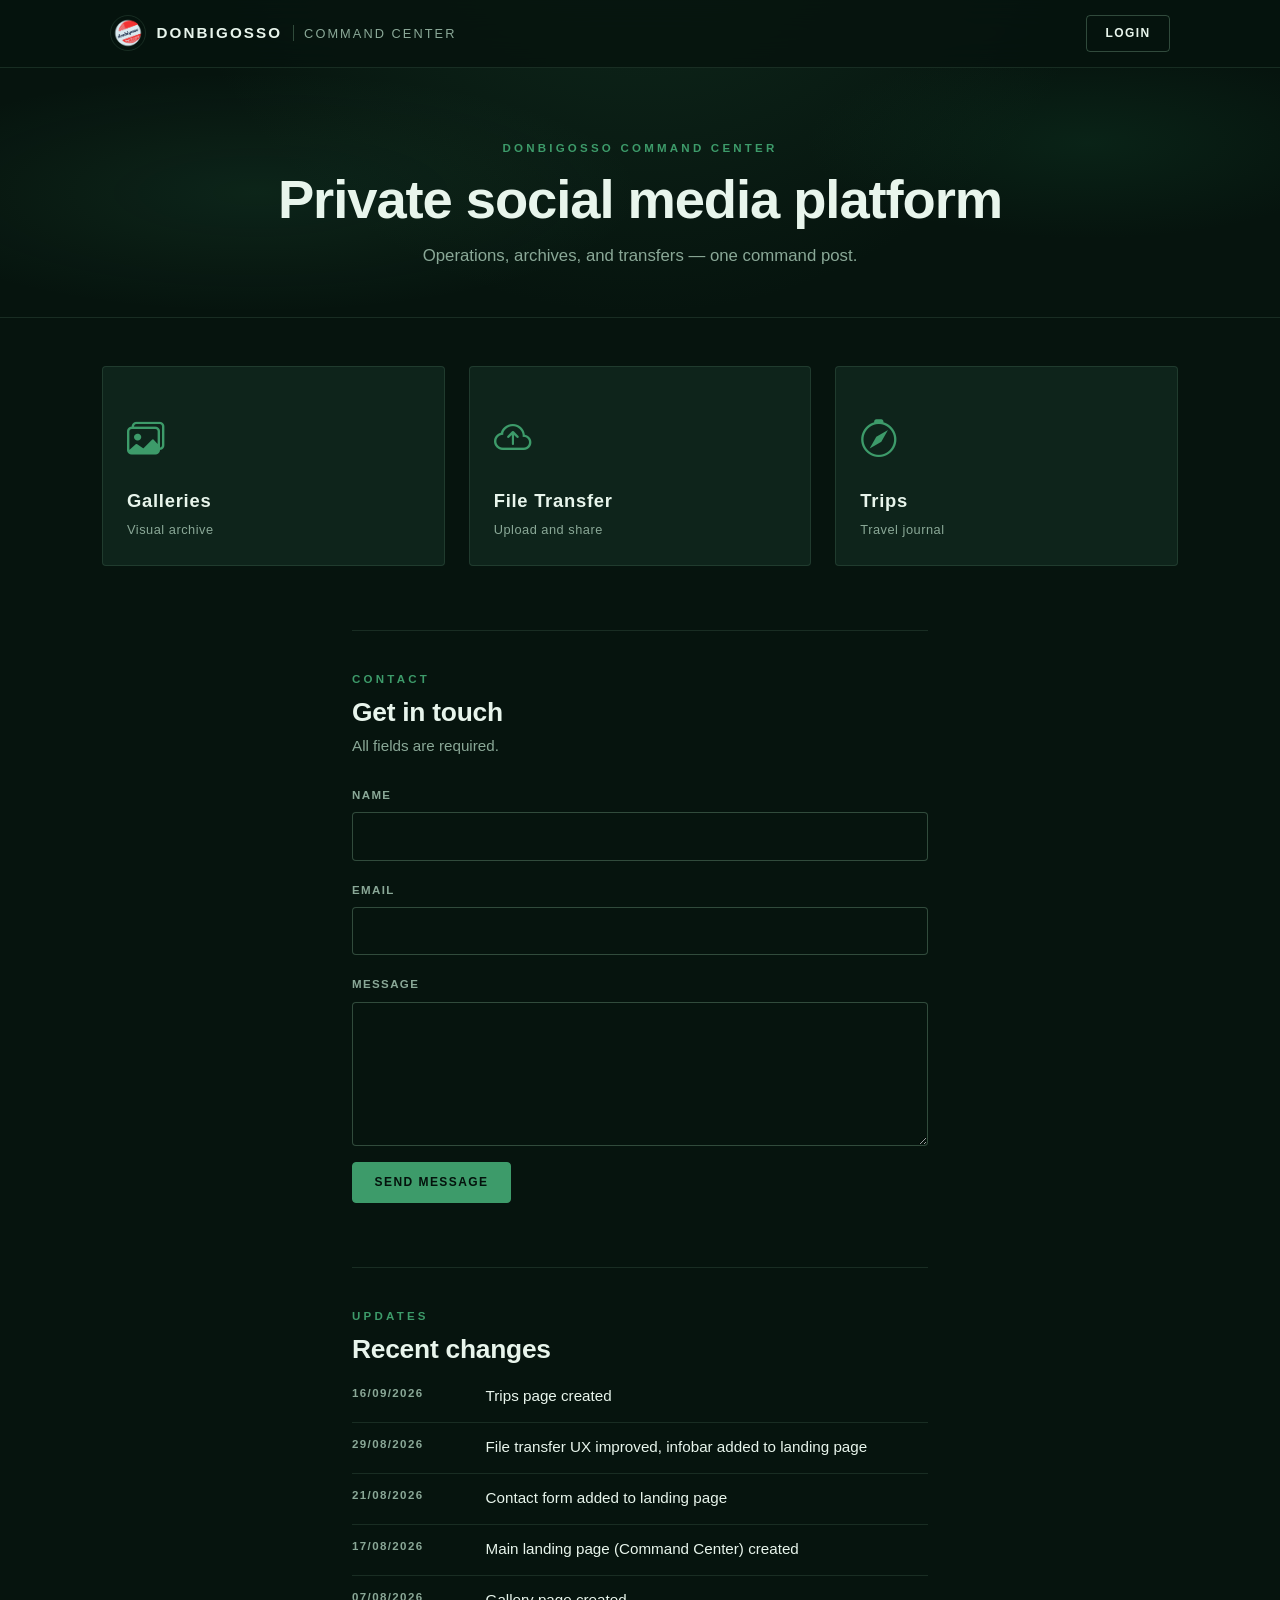
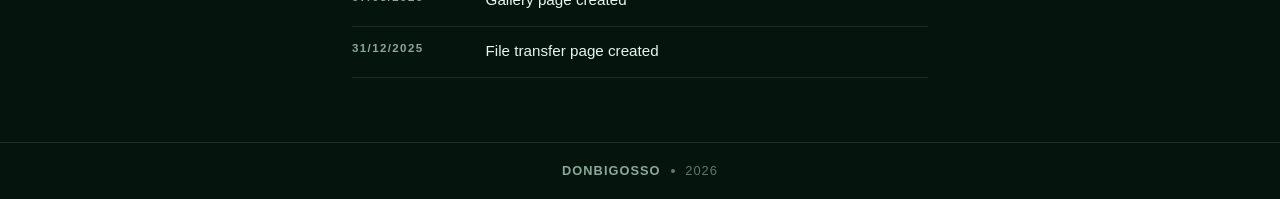
==== commit 27501f73: "Trips section created" ====
--- a/app/index.html
+++ b/app/index.html
@@ -72,6 +72,13 @@
                     <span class="cc-tile-hint">Upload and share</span>
                 </a>
             </div>
+            <div class="col-12 col-sm-6 col-lg-4">
+                <a class="cc-tile" href="trips/">
+                    <i class="bi bi-compass cc-tile-icon" aria-hidden="true"></i>
+                    <span class="cc-tile-label">Trips</span>
+                    <span class="cc-tile-hint">Travel journal</span>
+                </a>
+            </div>
         </div>
         <section class="cc-section justify-content-center cc-test-area d-none" id="cc-test-area">
             <span class="cc-tile-label" >Test area</span>
@@ -130,7 +137,11 @@
             <p class="cc-eyebrow">Updates</p>
             <h2 class="cc-changes-title" id="cc-changes-heading">Recent changes</h2>
             <ul class="cc-changes-list">
-                 <li>
+                <li>
+                    <time datetime="2026-09-16">16/09/2026</time>
+                    <span>Trips page created</span>
+                </li> 
+                <li>
                     <time datetime="2026-08-29">29/08/2026</time>
                     <span>File transfer UX improved, infobar added to landing page</span>
                 </li>
--- a/app/styles.css
+++ b/app/styles.css
@@ -165,6 +165,11 @@
   margin: 0 auto;
   padding-left: 1.25rem;
   padding-right: 1.25rem;
+  display: flex;
+  flex-wrap: nowrap;
+  align-items: center;
+  justify-content: space-between;
+  gap: 0.75rem;
 }
 
 .galleries-page .galleries-brand {
@@ -229,21 +234,64 @@
   }
 }
 
+.galleries-page .galleries-nav-actions {
+  flex: 0 0 auto;
+  min-width: 0;
+  gap: 0.55rem;
+}
+
 .galleries-page .galleries-user {
+  align-items: center;
+  gap: 0.4rem;
+  min-width: 0;
+  max-width: 9.5rem;
   color: var(--gx-text-muted);
   font-size: 0.85rem;
   letter-spacing: 0.02em;
-  vertical-align: middle;
+  white-space: nowrap;
 }
 
 .galleries-page .galleries-user i {
-  margin-right: 0.35rem;
-  vertical-align: -0.05em;
+  margin-right: 0.4rem;
+  flex: 0 0 auto;
+  line-height: 1;
 }
 
 .galleries-page .galleries-user strong {
   color: var(--gx-text);
   font-weight: 500;
+  overflow: hidden;
+  text-overflow: ellipsis;
+  white-space: nowrap;
+  min-width: 0;
+}
+
+@media (max-width: 575.98px) {
+  .galleries-page .galleries-nav-inner {
+    padding-left: 0.75rem;
+    padding-right: 0.75rem;
+    gap: 0.6rem;
+  }
+
+  .galleries-page .galleries-brand-text {
+    display: none;
+  }
+
+  .galleries-page .galleries-nav-actions {
+    gap: 0.45rem;
+  }
+
+  .galleries-page .galleries-user {
+    max-width: 7.25rem;
+  }
+
+  .galleries-page .galleries-btn-ghost,
+  .galleries-page .galleries-btn-outline,
+  .galleries-page .galleries-btn-primary {
+    padding: 0.4rem 0.65rem;
+    font-size: 0.68rem;
+    letter-spacing: 0.08em;
+  }
 }
 
 /* ----- Buttons ----- */
@@ -1093,9 +1141,41 @@
   cursor: default;
 }
 
-.gallery-lightbox-close {
+.gallery-lightbox-toolbar {
+  position: absolute;
   top: 1rem;
   right: 1rem;
+  z-index: 2;
+  display: flex;
+  align-items: center;
+  gap: 0.5rem;
+}
+
+.gallery-lightbox-close {
+  position: relative;
+  top: auto;
+  right: auto;
+}
+
+.galleries-page .gallery-share-actions {
+  display: inline-flex;
+  align-items: center;
+  gap: 0.45rem;
+}
+
+.galleries-page .gallery-share-icon-btn {
+  width: 2.75rem;
+  height: 2.75rem;
+  padding: 0;
+  display: inline-flex;
+  align-items: center;
+  justify-content: center;
+  letter-spacing: 0;
+}
+
+.galleries-page .gallery-share-icon-btn i {
+  font-size: 1.15rem;
+  margin: 0;
 }
 
 .gallery-lightbox-prev {
--- a/app/post_styles.css
+++ b/app/post_styles.css
@@ -13,6 +13,22 @@
    ========================================================================== */
 
 /* ----- Create-post page layout (create_post.html) ----- */
+
+.command-center-page .cc-return-link {
+  display: inline-block;
+  margin-top: 1rem;
+  color: var(--cc-accent);
+  text-decoration: none;
+  font-size: 0.85rem;
+  font-weight: 600;
+  letter-spacing: 0.08em;
+  text-transform: uppercase;
+}
+
+.command-center-page .cc-return-link:hover {
+  color: #fff;
+  text-decoration: underline;
+}
 
 .command-center-page.create-post-page .cc-main {
   max-width: 44rem;
@@ -254,6 +270,9 @@
   text-decoration: underline;
   text-decoration-color: var(--cc-accent-soft);
   text-underline-offset: 0.15em;
+  pointer-events: auto;
+  cursor: pointer;
+  word-break: break-word;
 }
 
 .command-center-page .post-preview a:hover,
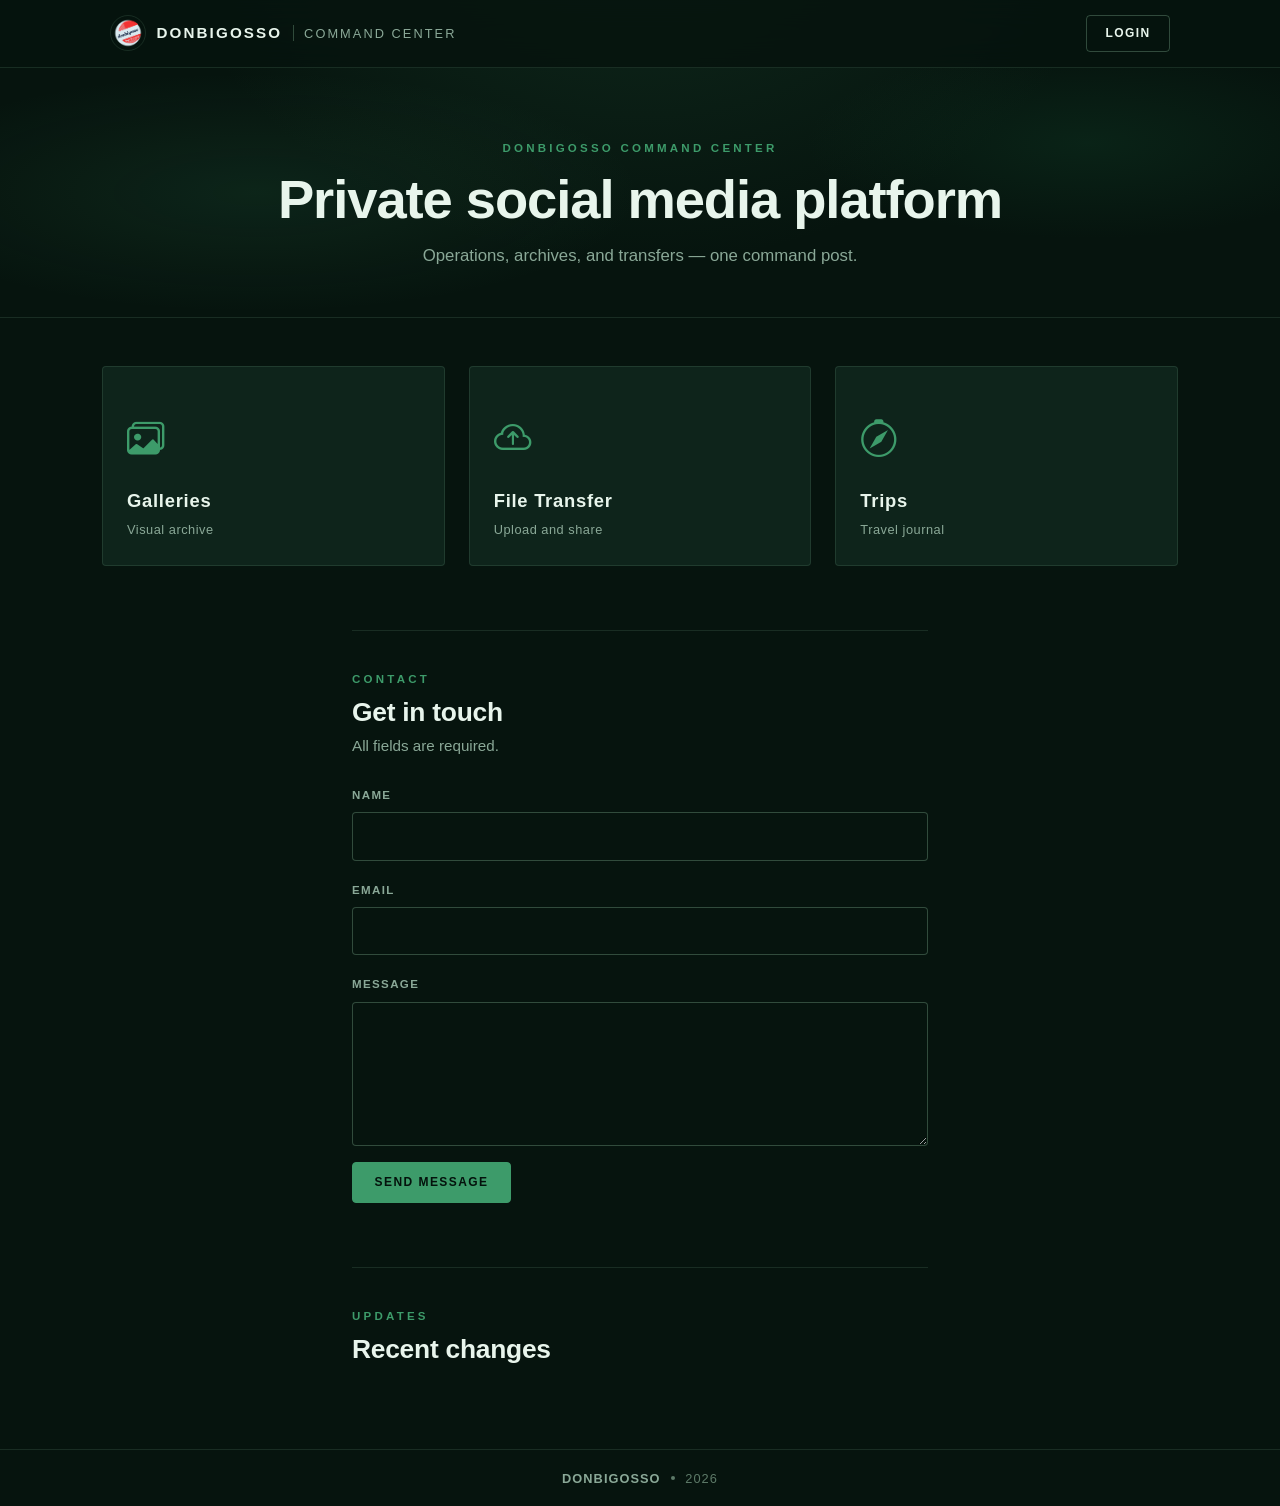
==== commit 60f3bd42: "Date added to gallery items, arranging of order implemented" ====
--- a/app/index.html
+++ b/app/index.html
@@ -136,32 +136,7 @@
         <section class="cc-changes" aria-labelledby="cc-changes-heading">
             <p class="cc-eyebrow">Updates</p>
             <h2 class="cc-changes-title" id="cc-changes-heading">Recent changes</h2>
-            <ul class="cc-changes-list">
-                <li>
-                    <time datetime="2026-09-16">16/09/2026</time>
-                    <span>Trips page created</span>
-                </li> 
-                <li>
-                    <time datetime="2026-08-29">29/08/2026</time>
-                    <span>File transfer UX improved, infobar added to landing page</span>
-                </li>
-                   <li>
-                    <time datetime="2026-08-21">21/08/2026</time>
-                    <span>Contact form added to landing page</span>
-                </li>
-                  <li>
-                    <time datetime="2026-08-17">17/08/2026</time>
-                    <span>Main landing page (Command Center) created</span>
-                </li>
-                <li>
-                    <time datetime="2026-08-07">07/08/2026</time>
-                    <span>Gallery page created</span>
-                </li>
-                  <li>
-                    <time datetime="2025-12-31">31/12/2025</time>
-                    <span>File transfer page created</span>
-                </li>
-            </ul>
+            <ul class="cc-changes-list" id="cc-changes-list"></ul>
         </section>
 
         <div id="global-feedback" class="position-fixed top-50 start-50 translate-middle cc-feedback opacity-0">
--- a/app/styles.css
+++ b/app/styles.css
@@ -556,9 +556,16 @@
   opacity: 0.75;
 }
 
-.galleries-page .gallery-meta-item strong {
+.galleries-page .gallery-meta-item strong,
+.galleries-page .gallery-meta-item .gallery-owner-link {
   color: var(--gx-text-muted);
   font-weight: 500;
+  text-decoration: none;
+}
+
+.galleries-page .gallery-meta-item .gallery-owner-link:hover {
+  color: var(--gx-text);
+  text-decoration: underline;
 }
 
 /* Floating edit/delete icon bar (gallery tiles + picture tiles) */
@@ -950,9 +957,16 @@
   opacity: 0.75;
 }
 
-.galleries-page .gallery-preview-meta .gallery-meta-item strong {
+.galleries-page .gallery-preview-meta .gallery-meta-item strong,
+.galleries-page .gallery-preview-meta .gallery-meta-item .gallery-owner-link {
   color: var(--gx-text);
   font-weight: 500;
+  text-decoration: none;
+}
+
+.galleries-page .gallery-preview-meta .gallery-meta-item .gallery-owner-link:hover {
+  text-decoration: underline;
+}
 }
 
 .galleries-page .gallery-preview-owner-tools .dropdown-toggle::after {
@@ -1005,6 +1019,50 @@
   justify-content: flex-start;
 }
 
+/* Arrange mode (owner reorders pictures) */
+.galleries-page .gallery-arrange-bar {
+  display: flex;
+  flex-wrap: wrap;
+  align-items: center;
+  justify-content: space-between;
+  gap: 0.75rem;
+  margin-bottom: 1rem;
+  padding: 0.75rem 1rem;
+  border: 1px solid var(--gx-border);
+  border-radius: 0.5rem;
+}
+
+.galleries-page .gallery-arrange-bar.d-none {
+  display: none !important;
+}
+
+.galleries-page .media-tile-card--arrange {
+  cursor: grab;
+  user-select: none;
+}
+
+.galleries-page .media-tile-img {
+  -webkit-user-drag: none;
+}
+
+.galleries-page .arrange-tile-dragging {
+  opacity: 0.35;
+}
+
+.galleries-page .arrange-tile-number {
+  position: absolute;
+  top: 0.55rem;
+  left: 0.55rem;
+  z-index: 3;
+  min-width: 1.8rem;
+  padding: 0.1rem 0.45rem;
+  border-radius: 999px;
+  background: rgba(0, 0, 0, 0.6);
+  color: #f5f5f5;
+  font-size: 0.8rem;
+  text-align: center;
+}
+
 /* ----- Full-size picture lightbox ----- */
 body.gallery-lightbox-open {
   overflow: hidden;
@@ -1045,7 +1103,17 @@
   pointer-events: none;
 }
 
+.gallery-lightbox-frame {
+  position: relative;
+  display: inline-block;
+  line-height: 0;
+  max-width: 96vw;
+  max-height: calc(92vh - 5.5rem);
+  pointer-events: auto;
+}
+
 .gallery-lightbox-img {
+  display: block;
   max-width: 96vw;
   max-height: calc(92vh - 5.5rem);
   width: auto;
@@ -1058,6 +1126,26 @@
   cursor: zoom-in;
 }
 
+.gallery-lightbox-date {
+  position: absolute;
+  top: 0.55rem;
+  right: 0.7rem;
+  z-index: 1;
+  margin: 0;
+  padding: 0;
+  color: rgba(255, 255, 255, 0.94);
+  font-size: 0.78rem;
+  font-weight: 600;
+  letter-spacing: 0.08em;
+  line-height: 1;
+  font-variant-numeric: tabular-nums;
+  text-shadow:
+    0 1px 2px rgba(0, 0, 0, 0.9),
+    0 0 10px rgba(0, 0, 0, 0.55);
+  pointer-events: none;
+  user-select: none;
+}
+
 /* Almost-fullscreen fill: long side covers ~viewport; hide title/caption */
 .gallery-lightbox.is-fill {
   padding: 0;
@@ -1072,6 +1160,11 @@
   gap: 0;
 }
 
+.gallery-lightbox.is-fill .gallery-lightbox-frame {
+  max-width: 98vw;
+  max-height: 98vh;
+}
+
 .gallery-lightbox.is-fill .gallery-lightbox-img {
   max-width: 98vw;
   max-height: 98vh;
@@ -1080,7 +1173,8 @@
   cursor: zoom-out;
 }
 
-.gallery-lightbox.is-fill .gallery-lightbox-meta {
+.gallery-lightbox.is-fill .gallery-lightbox-meta,
+.gallery-lightbox.is-fill .gallery-lightbox-date {
   display: none;
 }
 
